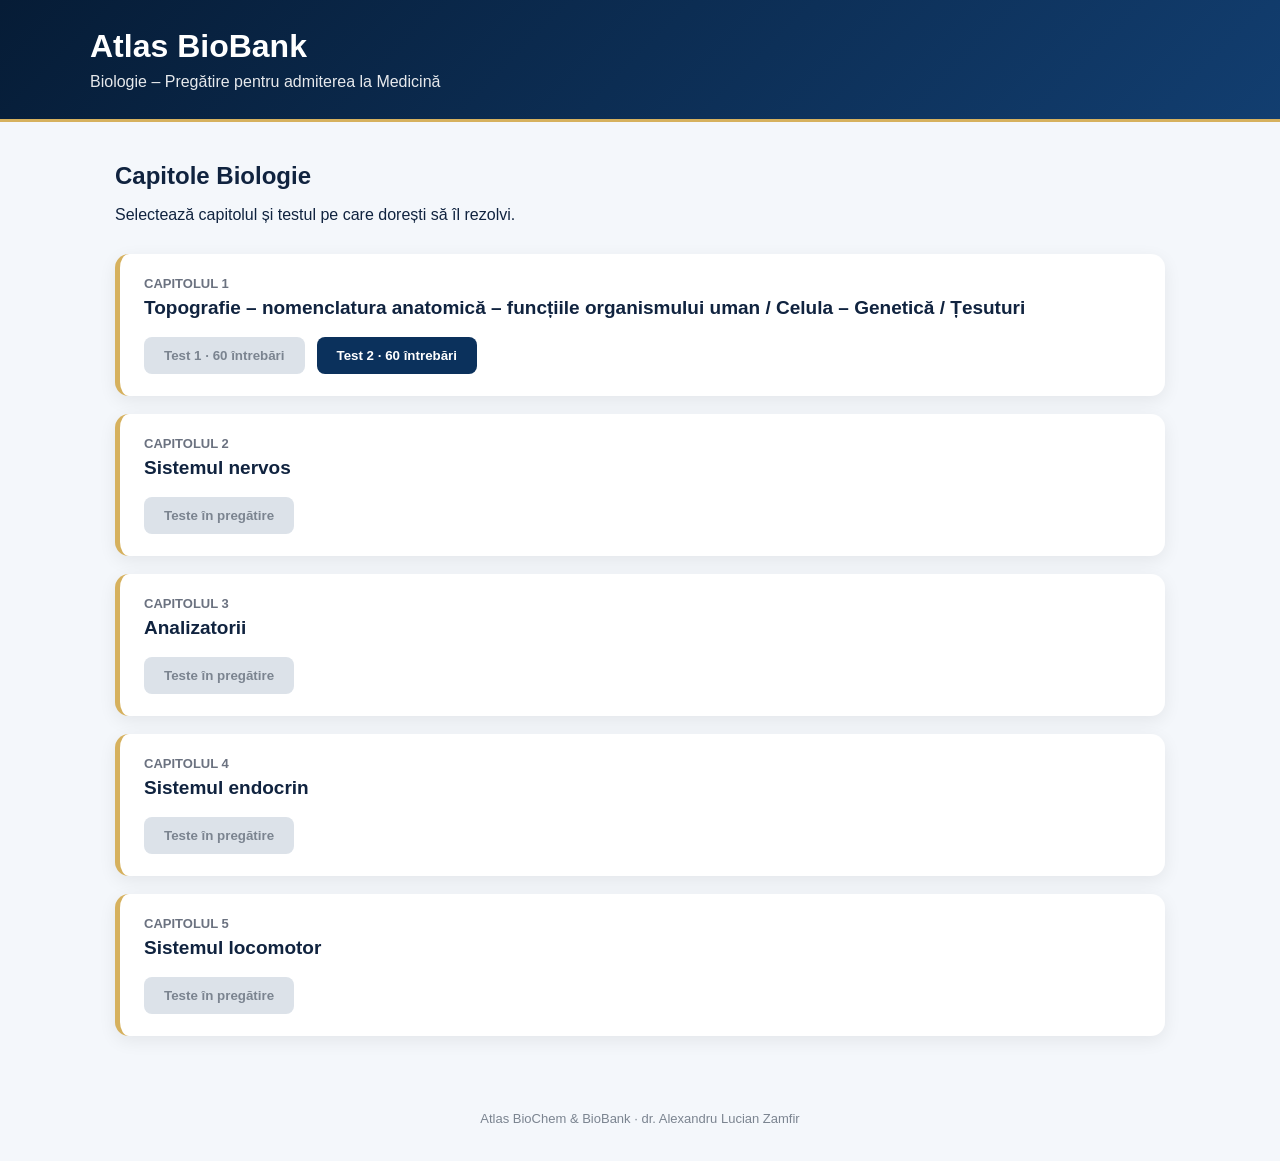
==== src/pages/biology-test.html @ 23b040b7 "Activare Test 2 Biologie" ====
<!DOCTYPE html>
<html lang="ro">
<head>
    <meta charset="UTF-8">
    <meta name="viewport" content="width=device-width, initial-scale=1.0">

    <title>Atlas BioBank – Test Biologie</title>

    <style>
        * {
            box-sizing: border-box;
        }

        body {
            margin: 0;
            font-family: Arial, Helvetica, sans-serif;
            background: #f4f7fb;
            color: #10233f;
        }

        header {
            background: linear-gradient(135deg, #061c36, #123e70);
            color: white;
            border-bottom: 3px solid #d6b15e;
            padding: 22px 30px;
        }

        .header-content {
            max-width: 1100px;
            margin: auto;
        }

        header h1 {
            margin: 0;
            font-size: 27px;
        }

        header p {
            margin: 7px 0 0;
            opacity: .9;
        }

        main {
            max-width: 1100px;
            margin: 30px auto 60px;
            padding: 0 24px;
        }

        .test-info {
            background: white;
            border-radius: 14px;
            padding: 20px 24px;
            margin-bottom: 22px;
            box-shadow: 0 5px 18px rgba(0,0,0,.07);
        }

        .test-info h2 {
            margin: 0 0 8px;
        }

        #questionCount {
            font-weight: bold;
            color: #526174;
        }

        .question {
            background: white;
            border-radius: 14px;
            padding: 22px 25px;
            margin-bottom: 18px;
            box-shadow: 0 5px 18px rgba(0,0,0,.07);
            border-left: 4px solid #d6b15e;
        }

        .question-title {
            font-weight: bold;
            font-size: 17px;
            line-height: 1.5;
            white-space: pre-line;
            margin-bottom: 16px;
        }

        .option {
            display: block;
            padding: 10px 12px;
            margin: 7px 0;
            border-radius: 8px;
            background: #f6f8fb;
            cursor: pointer;
        }

        .option:hover {
            background: #edf2f8;
        }

        .option input {
            margin-right: 10px;
        }

        .submit-area {
            text-align: center;
            margin-top: 30px;
        }

        #submitTest {
            border: none;
            border-radius: 9px;
            background: #0b315c;
            color: white;
            padding: 14px 30px;
            font-size: 16px;
            font-weight: bold;
            cursor: pointer;
        }

        #submitTest:hover {
            background: #154b83;
        }

        #message {
            margin-top: 18px;
            font-weight: bold;
        }

        .back {
            display: inline-block;
            margin-bottom: 20px;
            color: #0b315c;
            font-weight: bold;
            text-decoration: none;
        }
    </style>
</head>

<body>

<header>
    <div class="header-content">
        <h1>Atlas BioBank – Biologie</h1>
        <p>Test de verificare</p>
    </div>
</header>

<main>

    <a class="back" href="./biology.html">← Înapoi la capitole</a>

    <section class="test-info">
    <h2 id="testTitle">Test 1</h2>
    <div id="questionCount">Se încarcă întrebările...</div>

    <div style="margin-top:18px;">
        <label for="studentName"><strong>Nume și prenume:</strong></label>
        <input
            type="text"
            id="studentName"
            placeholder="Introduceți numele și prenumele"
            autocomplete="name"
            style="
                width:100%;
                margin-top:8px;
                padding:12px;
                border:1px solid #ccd5e0;
                border-radius:8px;
                font-size:16px;
                box-sizing:border-box;
            "
        >
    </div>

    <div
        id="timer"
        style="
            margin-top:15px;
            font-size:20px;
            font-weight:bold;
            color:#c62828;
        "
    >
        Timp rămas: 60:00
    </div>
</section>

    <section id="questions"></section>

    <div class="submit-area">
        <button id="submitTest">Predă testul</button>
        <div id="message"></div>
    </div>

</main>

<script type="module">

import { TEST_1_QUESTIONS }
from "../data/biology/topografie-celula-genetica-tesuturi-test1.js";

import { TEST_2_QUESTIONS }
from "../data/biology/topografie-celula-genetica-tesuturi-test2.js";
const RESULTS_ENDPOINT = "https://script.google.com/macros/s/AKfycby9v11uD8b-M-kPeOeoAEnvOTu5yajMSmmqOUBAePZMHONgMzGfRAlgV6b3EM9jet5mGg/exec";
const params = new URLSearchParams(window.location.search);
const testNumber = params.get("test") || "1";
const ENABLED_TESTS = ["2"];

if (!ENABLED_TESTS.includes(testNumber)) {
    window.location.replace("./biology.html");
}
const ACTIVE_QUESTIONS =
  testNumber === "2" ? TEST_2_QUESTIONS : TEST_1_QUESTIONS;
  document.getElementById("testTitle").textContent = `Test ${testNumber}`;
const container = document.getElementById("questions");
const count = document.getElementById("questionCount");
const submitButton = document.getElementById("submitTest");
const message = document.getElementById("message");

count.textContent =
   `${ACTIVE_QUESTIONS.length} întrebări disponibile`;

function renderQuestions() {

    container.innerHTML = "";

   ACTIVE_QUESTIONS.forEach((question, index) => {

        const card = document.createElement("article");
        card.className = "question";

        const title = document.createElement("div");
        title.className = "question-title";
        title.textContent = `${index + 1}. ${question.text}`;

        card.appendChild(title);

        Object.entries(question.options).forEach(([letter, text]) => {

            const label = document.createElement("label");
            label.className = "option";

            const input = document.createElement("input");

            input.type =
                question.type === "multiple"
                    ? "checkbox"
                    : "radio";

            input.name = `question-${index}`;
            input.value = letter;

            label.appendChild(input);
            label.appendChild(
                document.createTextNode(`${letter}. ${text}`)
            );

            card.appendChild(label);
        });

        container.appendChild(card);
    });
}

renderQuestions();
// ===== CRONOMETRU TEST: 60 MINUTE =====
const TEST_DURATION = 60 * 60; // 60 minute în secunde
let timeLeft = TEST_DURATION;

const timerElement = document.getElementById("timer");

function updateTimer() {
    const minutes = Math.floor(timeLeft / 60);
    const seconds = timeLeft % 60;

    timerElement.textContent =
        `Timp rămas: ${String(minutes).padStart(2, "0")}:${String(seconds).padStart(2, "0")}`;
}

updateTimer();

const timerInterval = setInterval(() => {
    timeLeft--;

    if (timeLeft <= 0) {
        timeLeft = 0;
        updateTimer();
        clearInterval(timerInterval);

        alert("Timpul de 60 de minute a expirat. Testul va fi predat automat.");

        submitButton.click();
        return;
    }

    updateTimer();
}, 1000);
submitButton.addEventListener("click", () => {
    const confirmSubmit = confirm(
        "Ești sigur că dorești să predai testul? După predare nu vei mai putea modifica răspunsurile."
    );

    if (!confirmSubmit) {
        return;
    }
const studentName = document.getElementById("studentName").value.trim();

if (!studentName) {
    alert("Te rog introdu numele și prenumele înainte de predarea testului.");
    document.getElementById("studentName").focus();
    return;
}
    let corecte = 0;
    let gresite = 0;
    let necompletate = 0;

    const intrebariCorecte = [];
    const intrebariGresite = [];
    const intrebariNecompletate = [];

    ACTIVE_QUESTIONS.forEach((question, index) => {
        const allInputs = Array.from(
            document.querySelectorAll(`input[name="question-${index}"]`)
        );

        const selectedInputs = allInputs.filter(input => input.checked);

        // Marchează toate variantele corecte cu verde
        allInputs.forEach((input) => {
            const label = input.closest("label");

            if (question.correctAnswers.includes(input.value)) {
                label.style.backgroundColor = "#dff5e1";
                label.style.border = "2px solid #2e8b57";
            }
        });

        // Necompletată
        if (selectedInputs.length === 0) {
            necompletate++;
            intrebariNecompletate.push(index + 1);
            return;
        }

        const selectedAnswers = selectedInputs
            .map(input => input.value)
            .sort();

        const correctAnswers = [...question.correctAnswers].sort();

        const esteCorect =
            selectedAnswers.length === correctAnswers.length &&
            selectedAnswers.every(
                (answer, i) => answer === correctAnswers[i]
            );

        if (esteCorect) {
            corecte++;
            intrebariCorecte.push(index + 1);
        } else {
            gresite++;
            intrebariGresite.push(index + 1);

            // Variantele bifate greșit devin roșii
            selectedInputs.forEach((input) => {
                if (!question.correctAnswers.includes(input.value)) {
                    const label = input.closest("label");
                    label.style.backgroundColor = "#fde2e2";
                    label.style.border = "2px solid #c62828";
                }
            });
        }
    });

    const total = ACTIVE_QUESTIONS.length;
    const procent = Math.round((corecte / total) * 100);

    submitButton.disabled = true;

    document
        .querySelectorAll("#questions input")
        .forEach((input) => {
            input.disabled = true;
        });

    const listaCorecte =
        intrebariCorecte.length > 0
            ? intrebariCorecte.join(", ")
            : "-";

    const listaGresite =
        intrebariGresite.length > 0
            ? intrebariGresite.join(", ")
            : "-";

    const listaNecompletate =
        intrebariNecompletate.length > 0
            ? intrebariNecompletate.join(", ")
            : "-";
const timpUtilizat = TEST_DURATION - timeLeft;

fetch(RESULTS_ENDPOINT, {
    method: "POST",
    body: JSON.stringify({
        nume: studentName,
        materie: "Biologie",
        capitol: "Topografie – Celula – Genetica – Tesuturi",
        test: testNumber,
        scor: corecte,
        total: total,
        procent: procent,
        corecte: corecte,
        gresite: gresite,
        necompletate: necompletate,
        intrebariGresite: listaGresite,
        timpUtilizat: timpUtilizat
    })
}).catch(error => {
    console.error("Eroare la trimiterea rezultatului:", error);
});
    message.innerHTML = `
        <div style="
            margin-top:20px;
            padding:20px;
            background:white;
            border-radius:14px;
            border-left:5px solid #d6b15e;
            line-height:1.8;
        ">
            <h3 style="margin-top:0;">
                Rezultat Test ${testNumber}
            </h3>

            <p>
                Scor:
                <strong>${corecte} / ${total}</strong>
                (${procent}%)
            </p>

            <p>
                Răspunsuri corecte:
                <strong>${corecte}</strong><br>
                Întrebări:
                <strong>${listaCorecte}</strong>
            </p>

            <p>
                Răspunsuri greșite:
                <strong>${gresite}</strong><br>
                Întrebări:
                <strong>${listaGresite}</strong>
            </p>

            <p>
                Întrebări necompletate:
                <strong>${necompletate}</strong><br>
                Întrebări:
                <strong>${listaNecompletate}</strong>
            </p>

            <hr>

            <p style="margin-bottom:0;">
                <strong style="color:#2e8b57;">Verde</strong>
                = răspuns corect<br>

                <strong style="color:#c62828;">Roșu</strong>
                = răspuns ales greșit
            </p>
        </div>
    `;

    message.scrollIntoView({
        behavior: "smooth",
        block: "center"
    });
});
    message.innerHTML = `
        <div style="
            margin-top:20px;
            padding:20px;
            background:white;
            border-radius:14px;
            border-left:5px solid #d6b15e;
            line-height:1.8;
        ">
            <h3 style="margin-top:0;">
                Rezultat Test ${testNumber}
            </h3>

            <p>
                Scor:
                <strong>${corecte} / ${total}</strong>
                (${procent}%)
            </p>

            <p>
                Răspunsuri corecte:
                <strong>${corecte}</strong><br>
                Întrebări:
                <strong>${listaCorecte}</strong>
            </p>

            <p>
                Răspunsuri greșite:
                <strong>${gresite}</strong><br>
                Întrebări:
                <strong>${listaGresite}</strong>
            </p>

            <p>
                Întrebări necompletate:
                <strong>${necompletate}</strong><br>
                Întrebări:
                <strong>${listaNecompletate}</strong>
            </p>

            <hr>

            <p style="margin-bottom:0;">
                <strong style="color:#2e8b57;">Verde</strong>
                = răspuns corect<br>

                <strong style="color:#c62828;">Roșu</strong>
                = răspuns ales greșit
            </p>
        </div>
    `;

    message.scrollIntoView({
        behavior: "smooth",
        block: "center"
    });


</script>

</body>
</html>
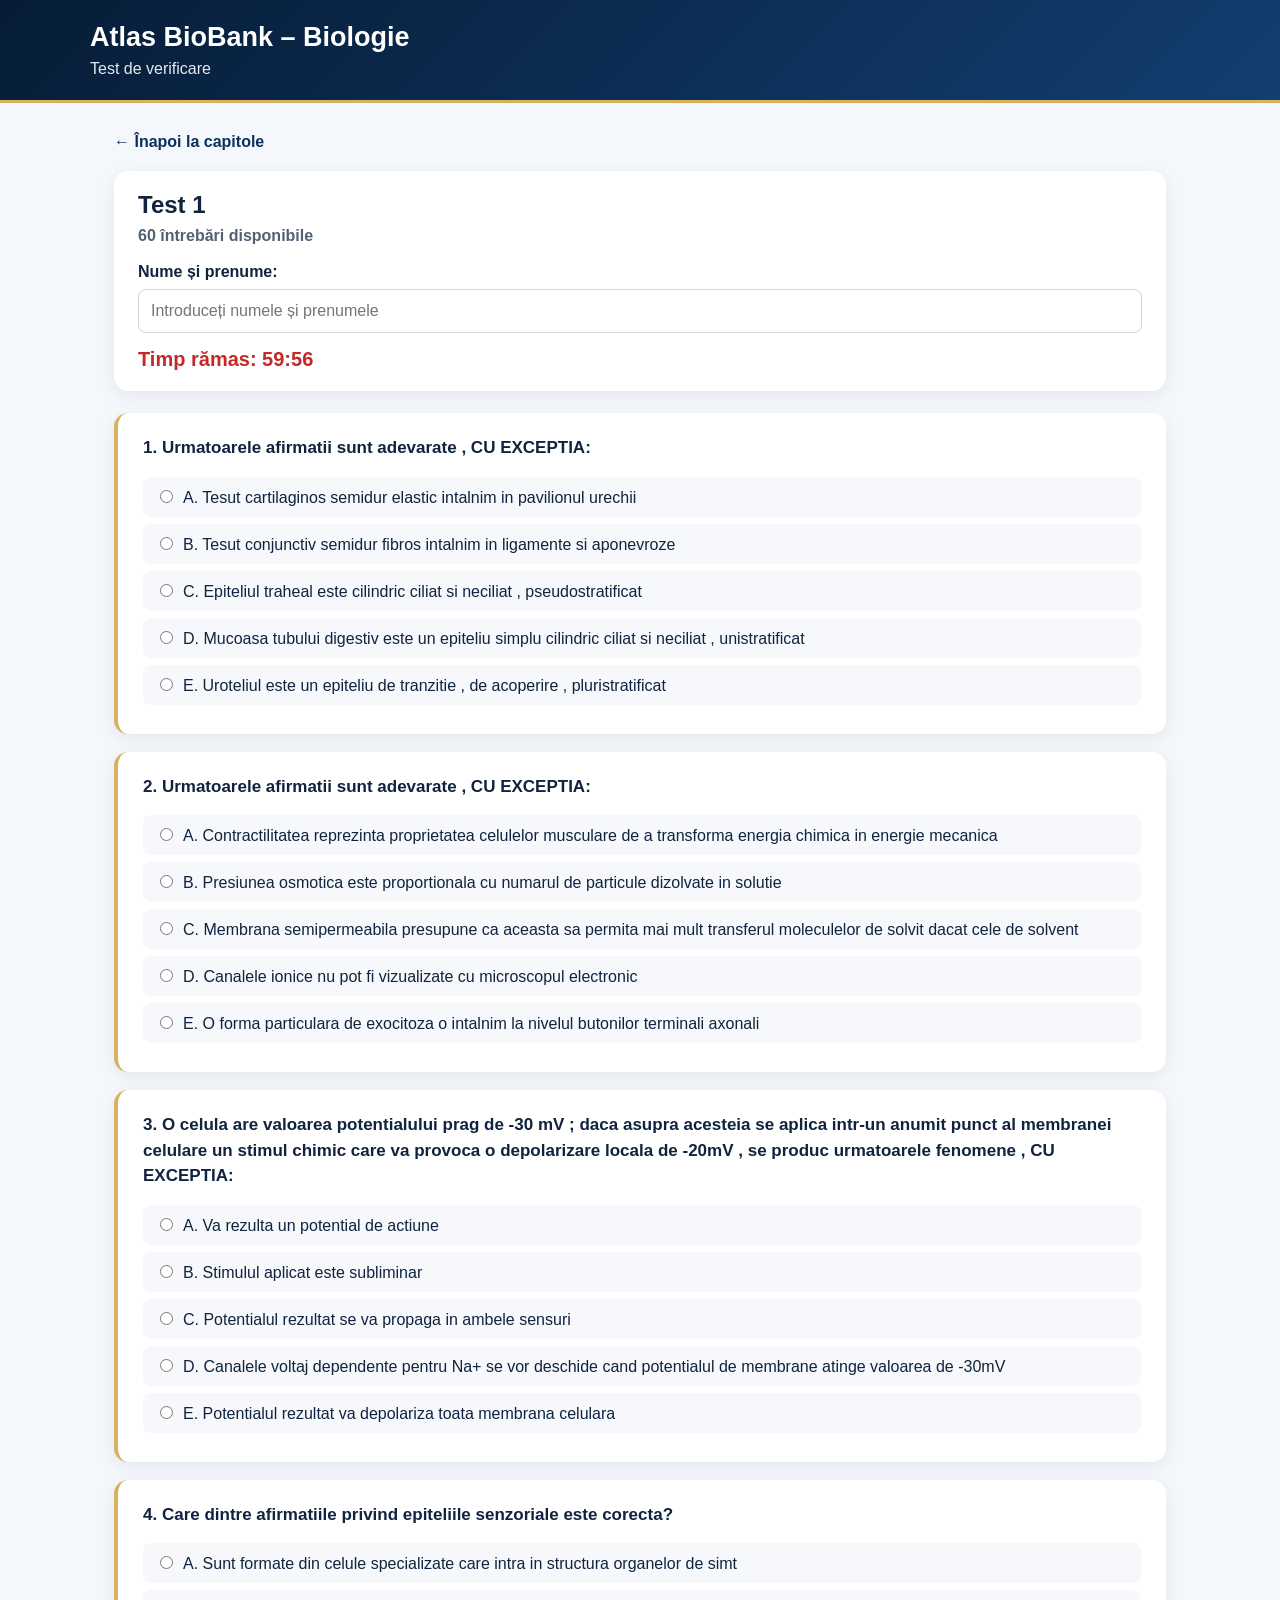
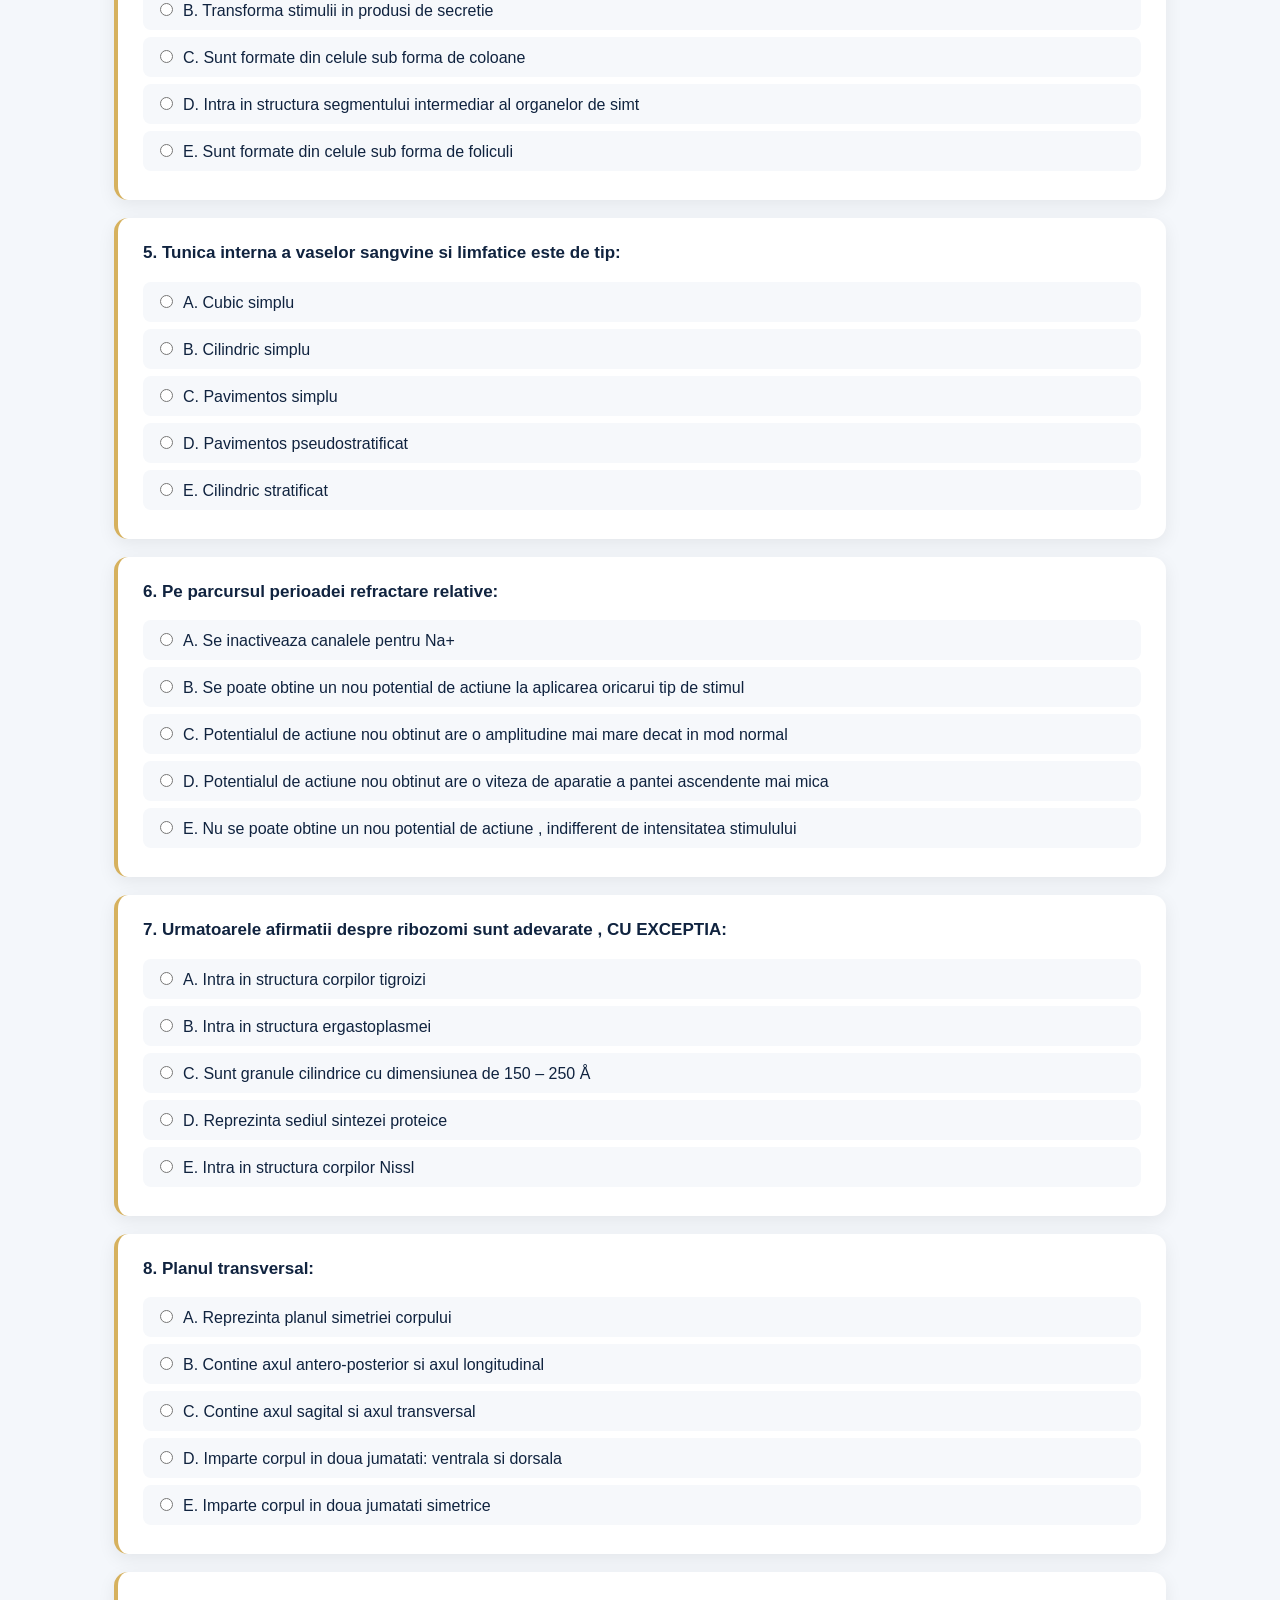
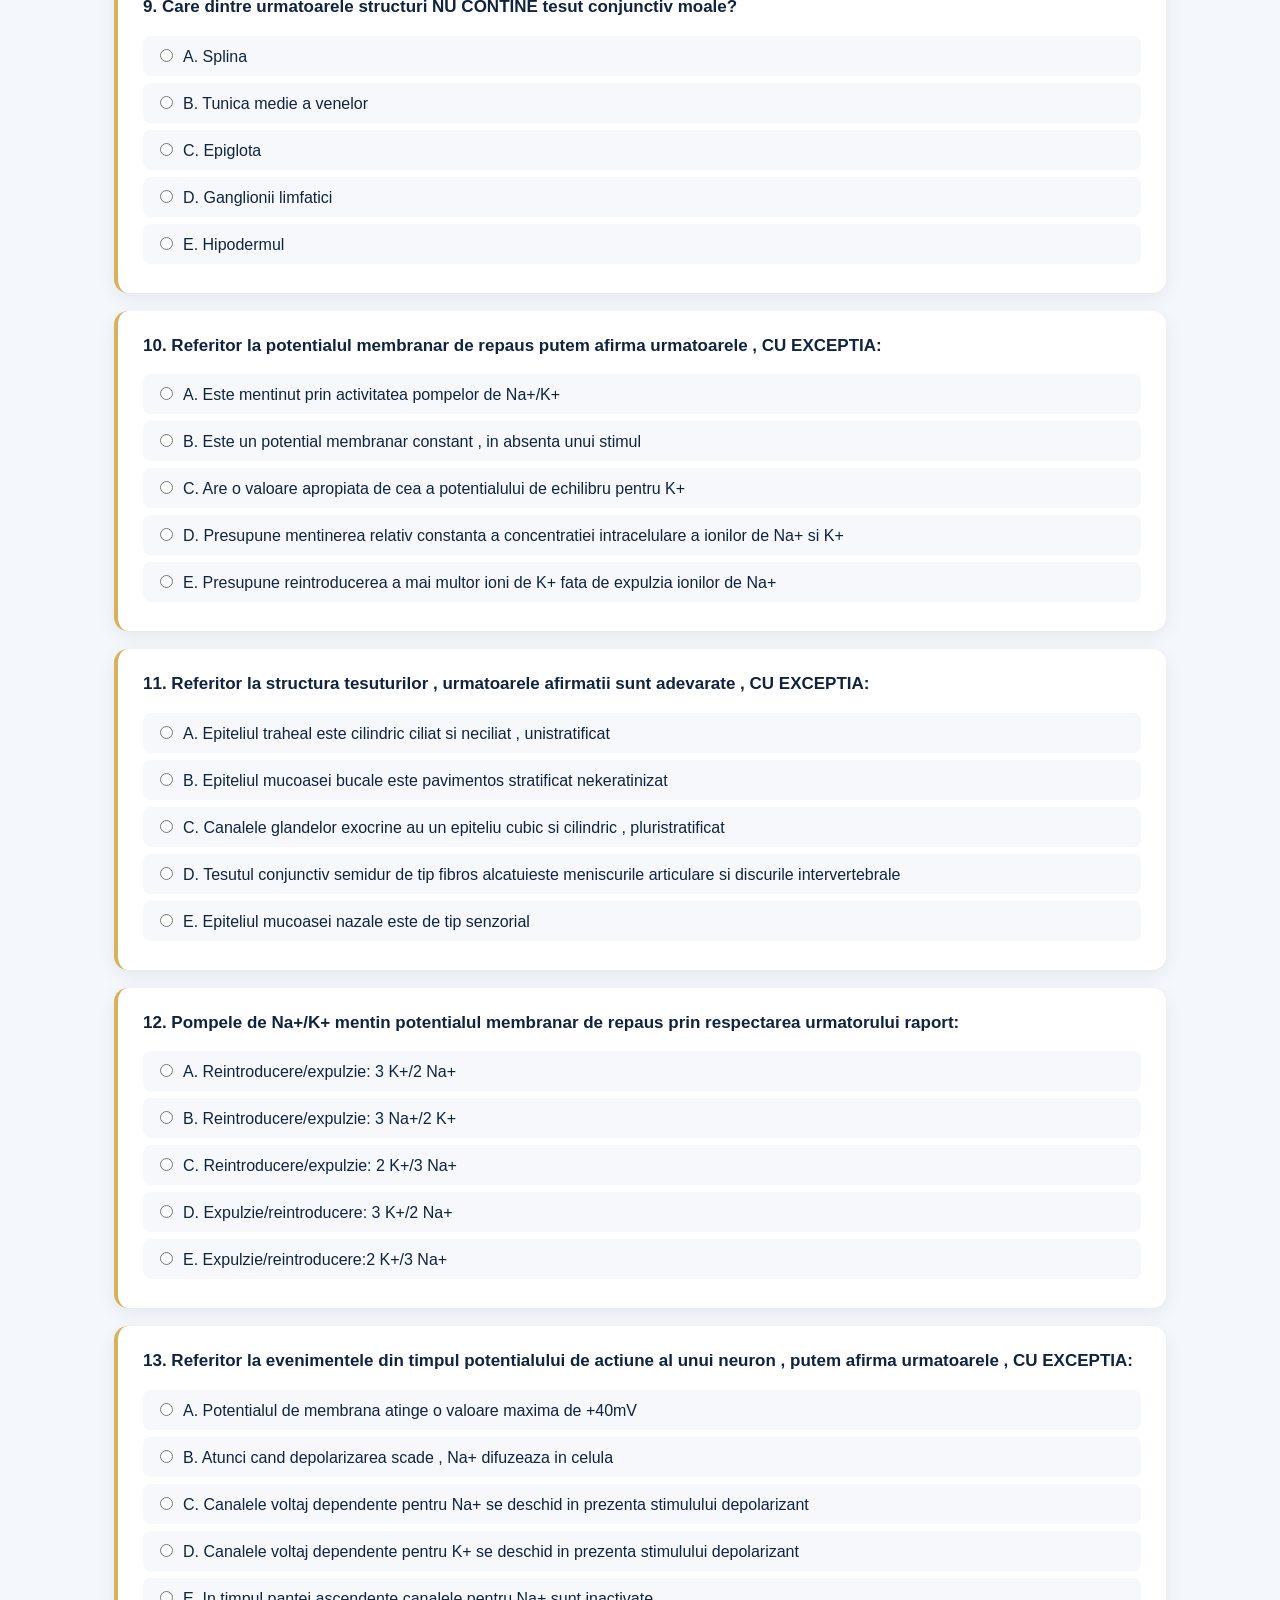
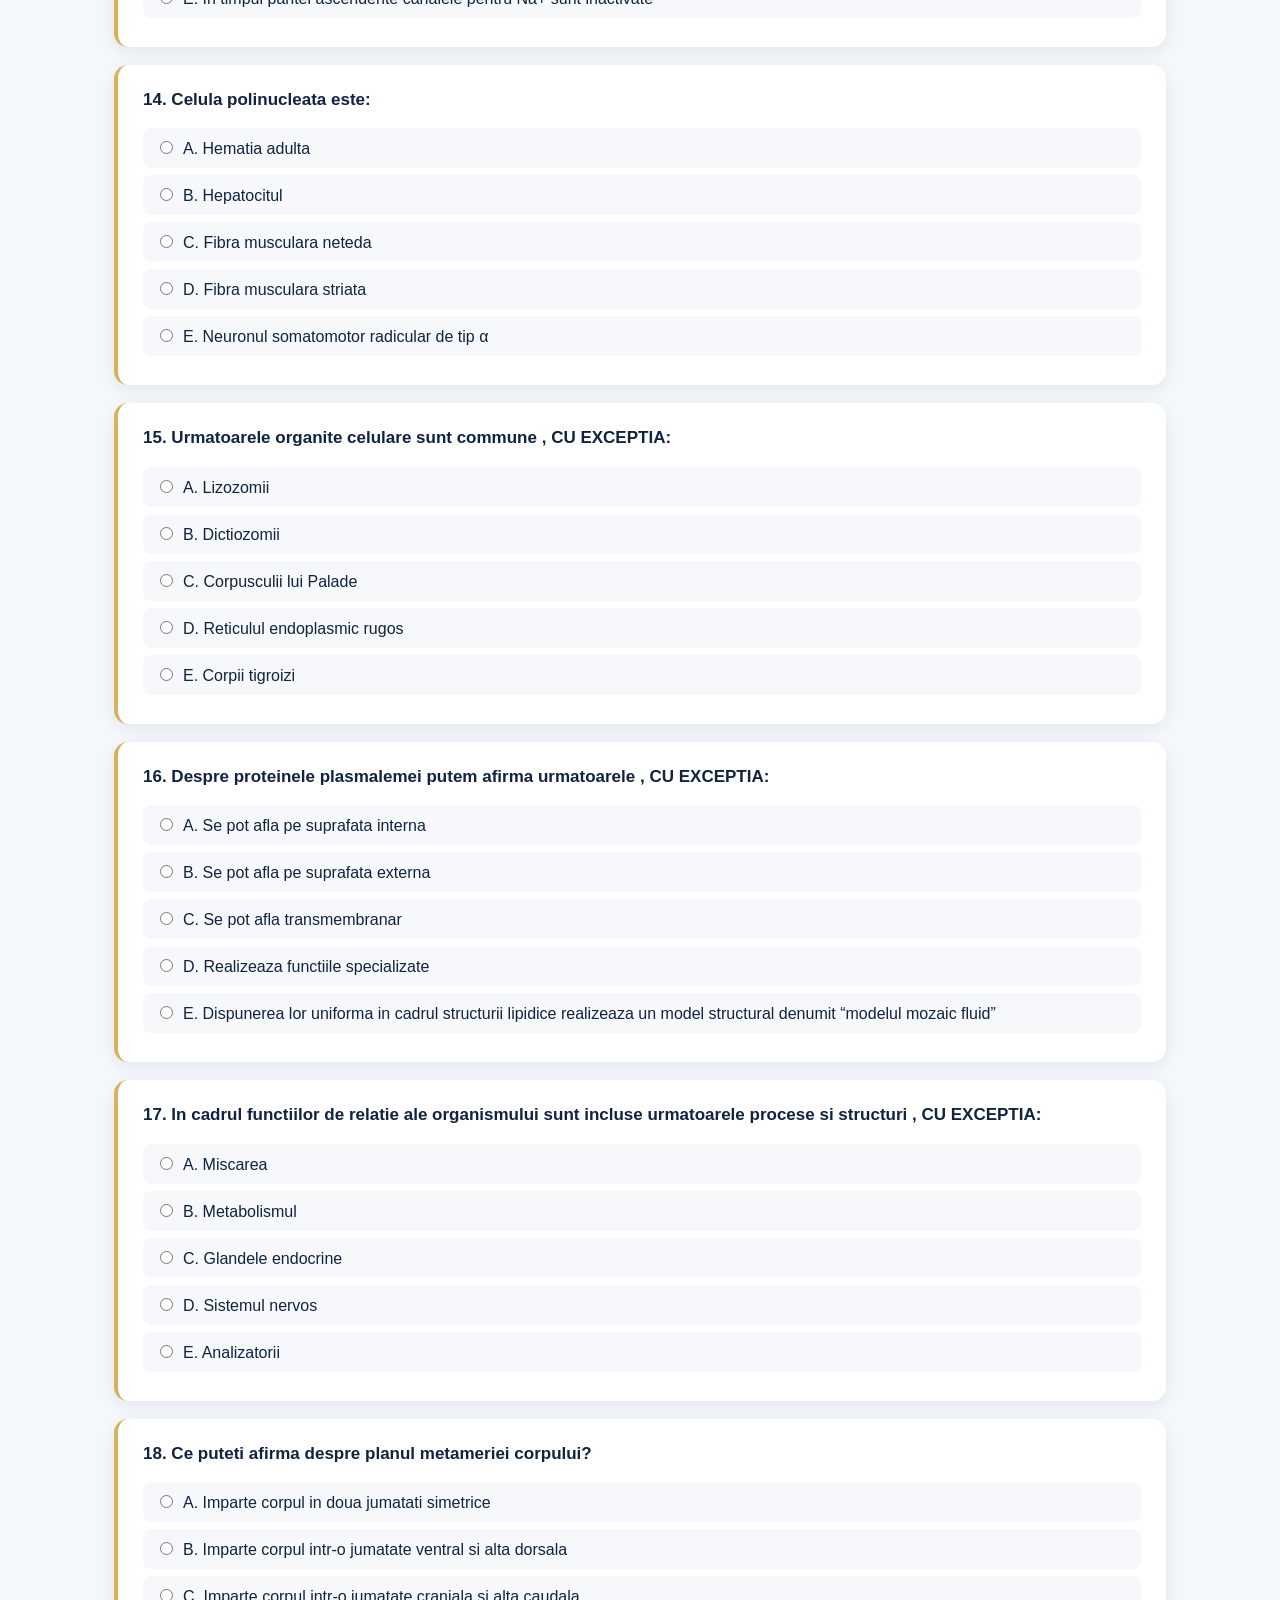
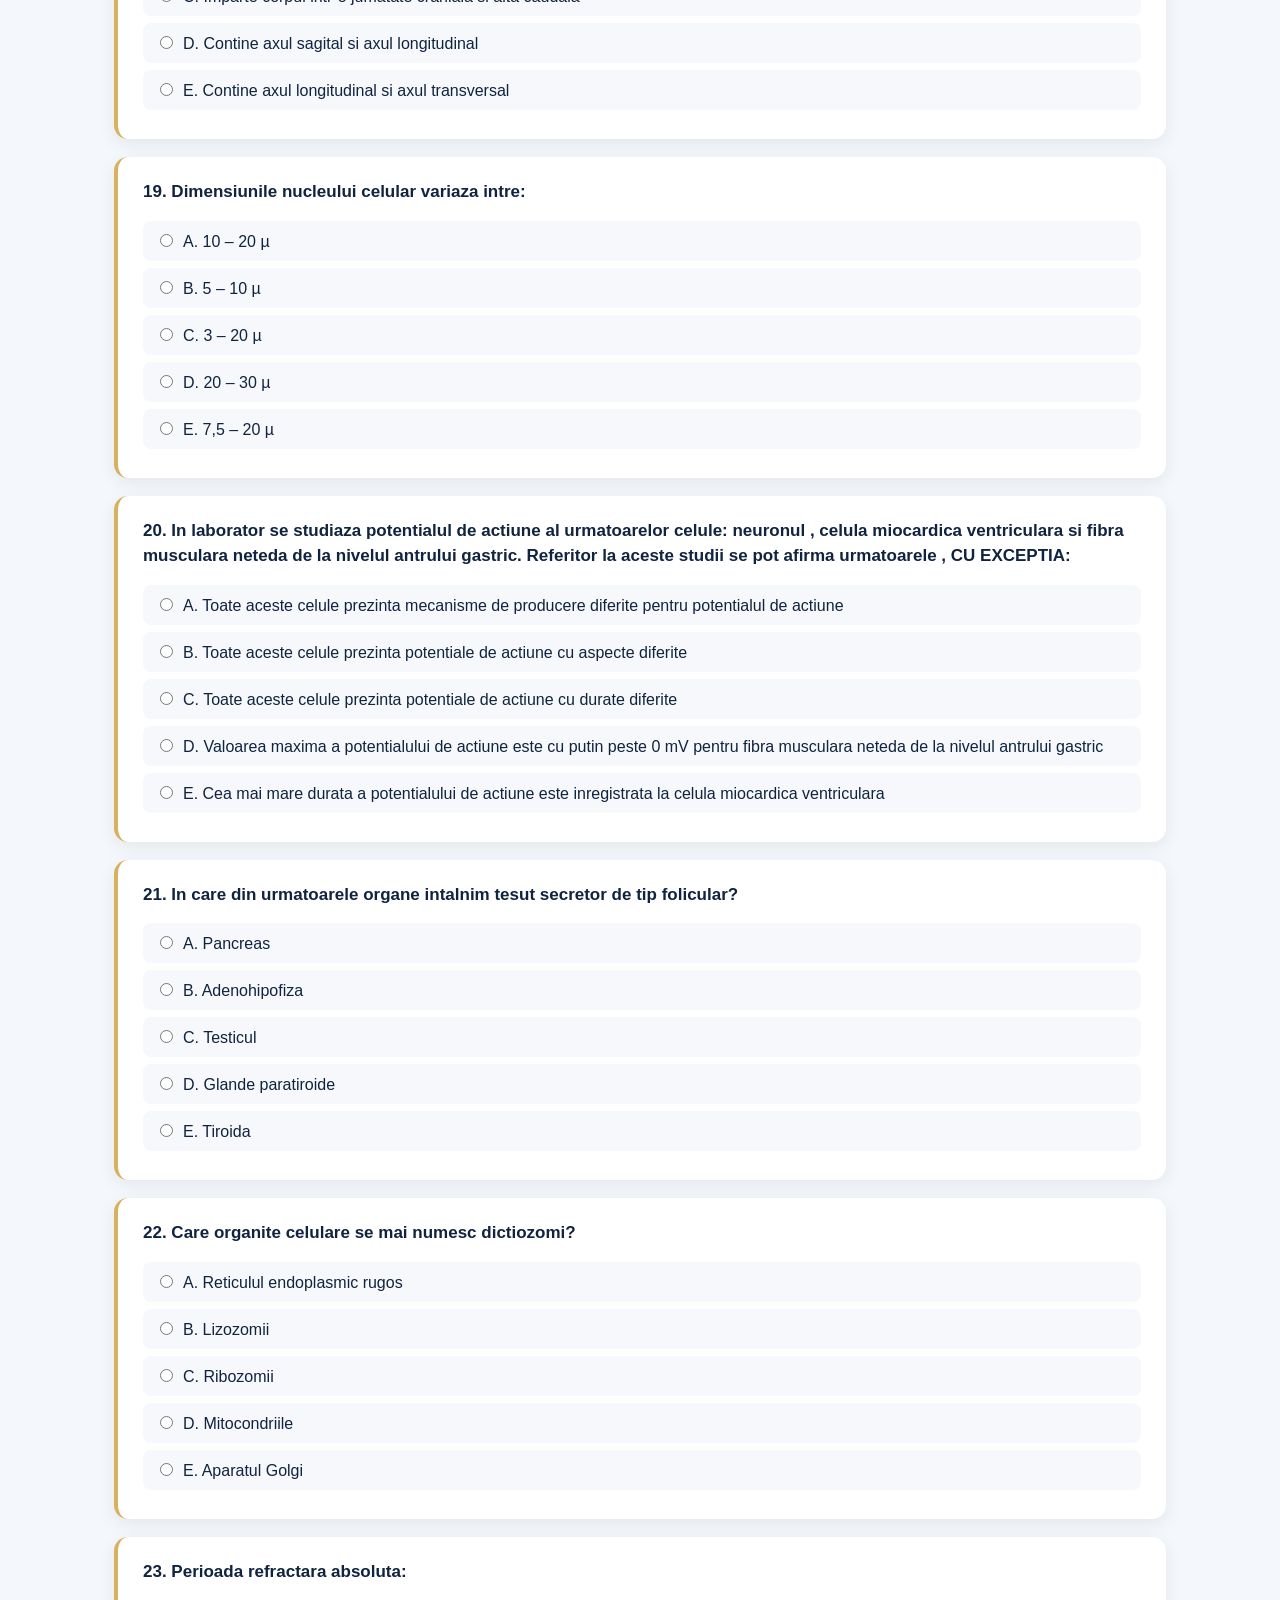
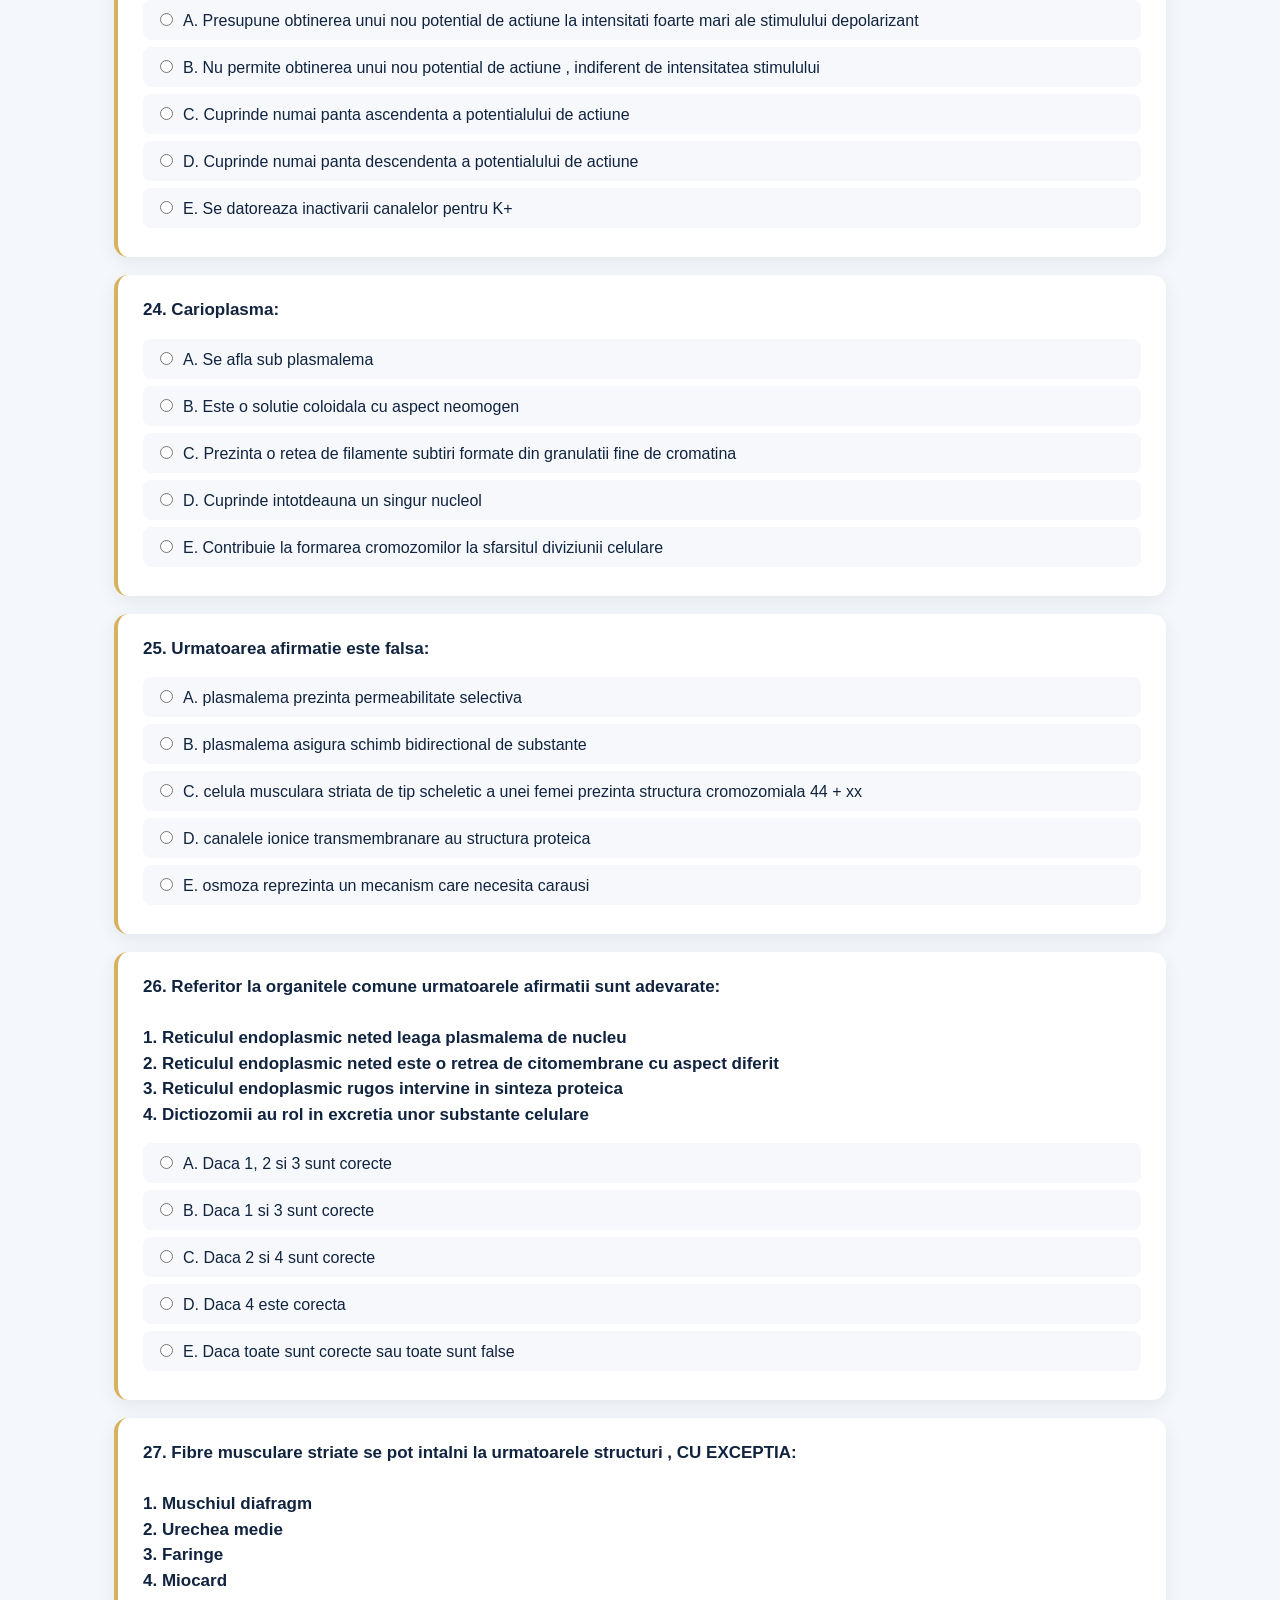
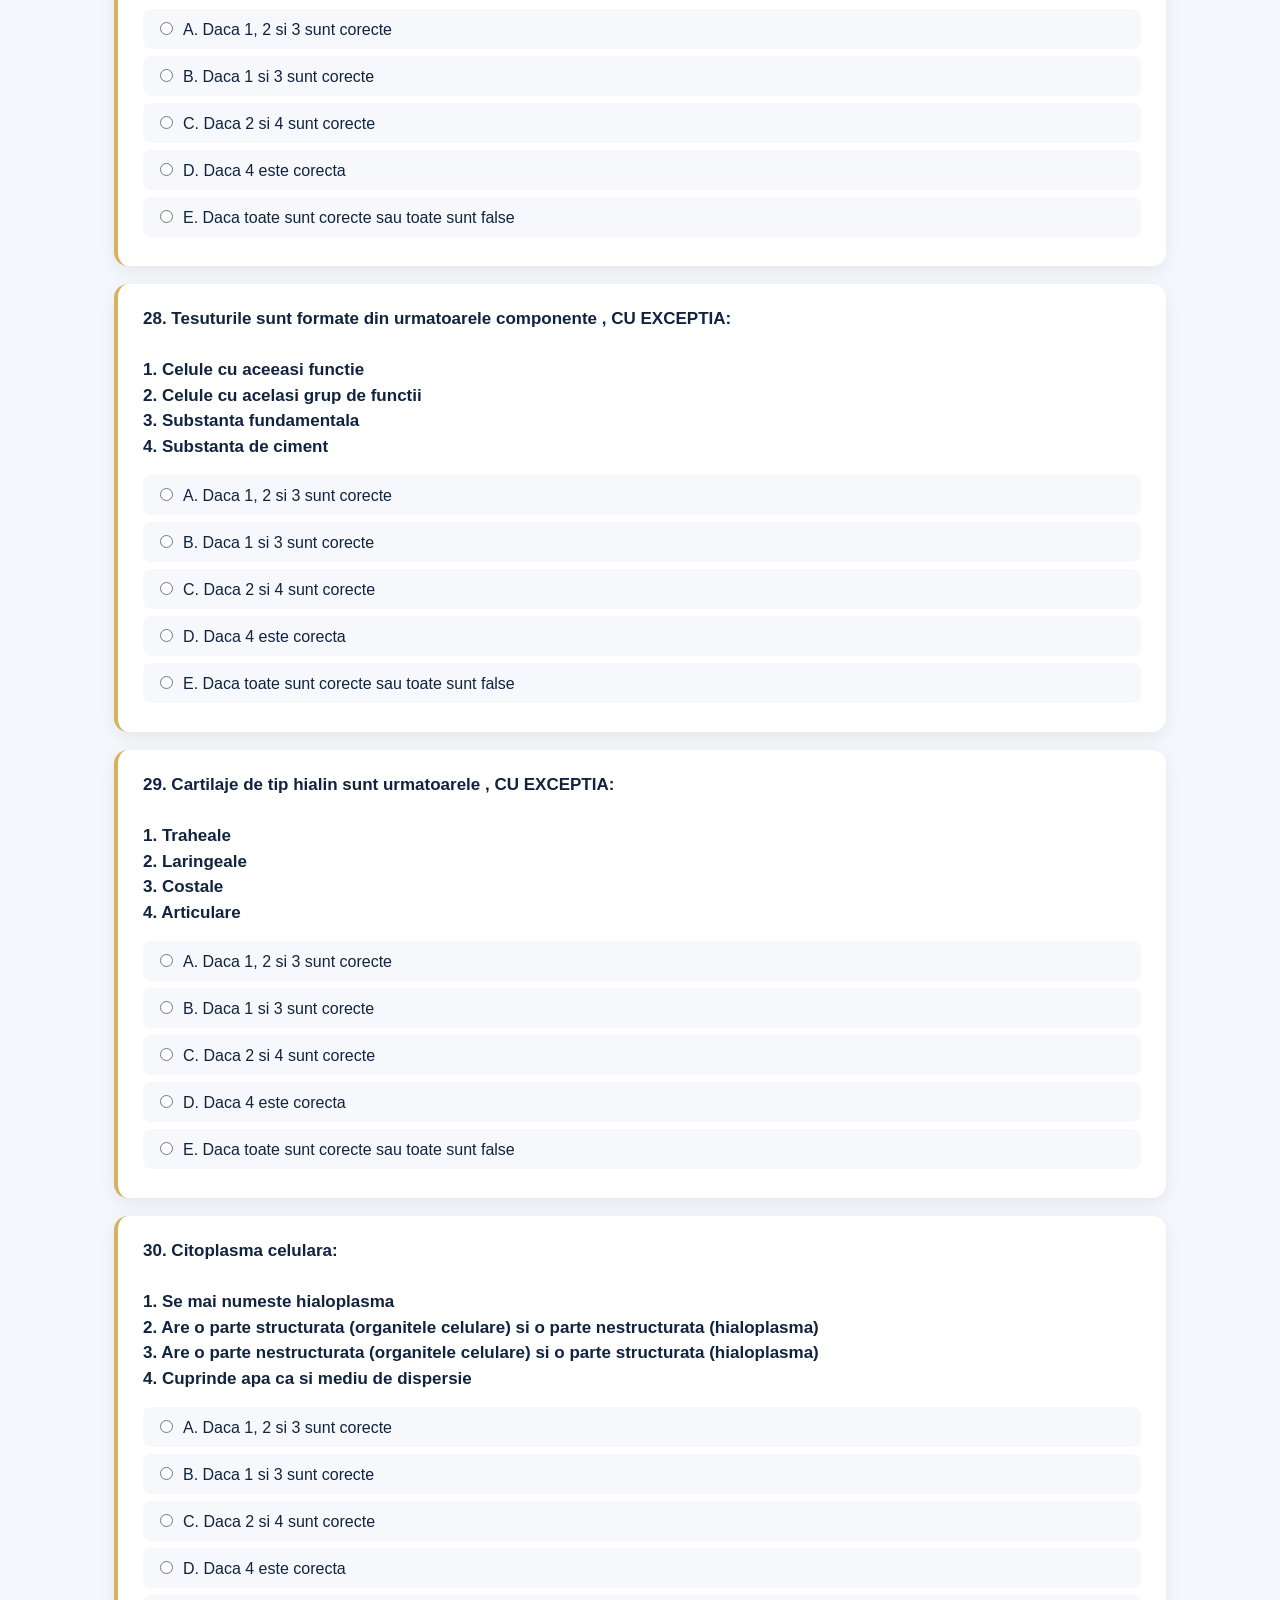
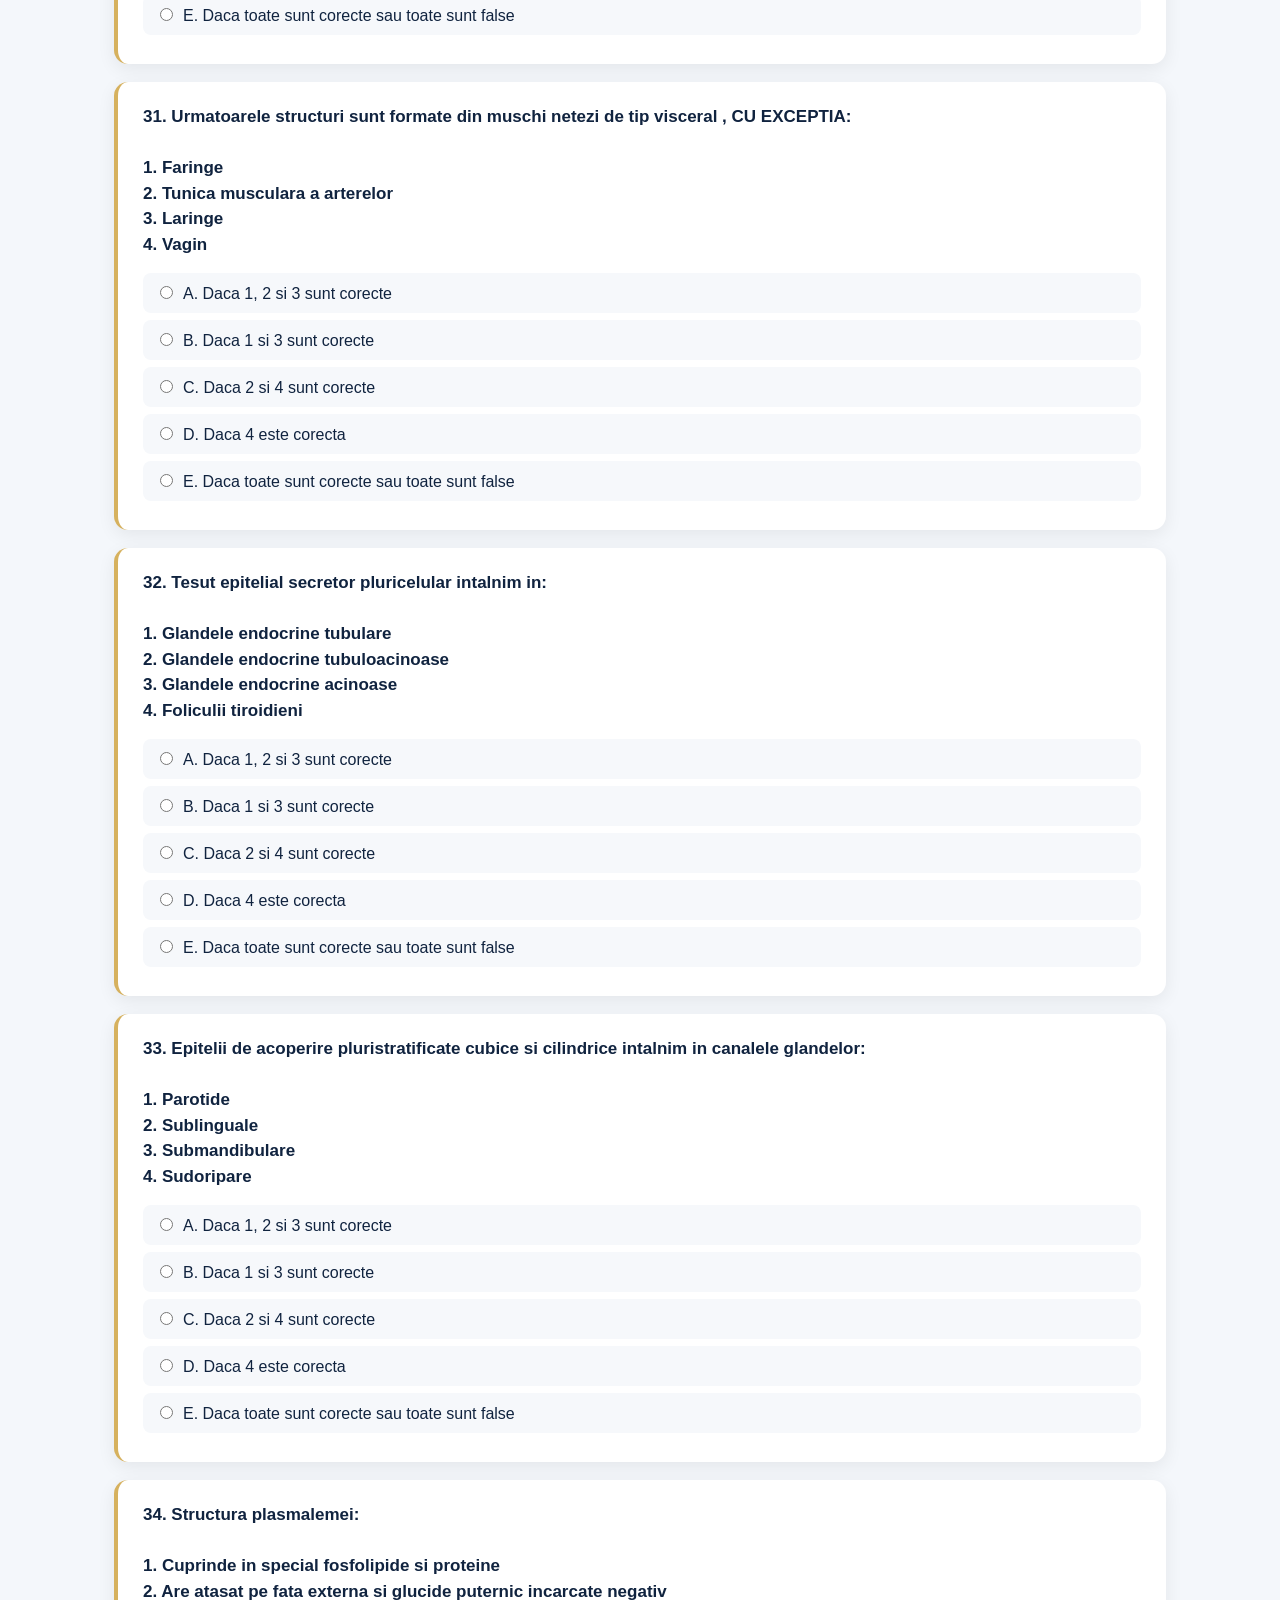
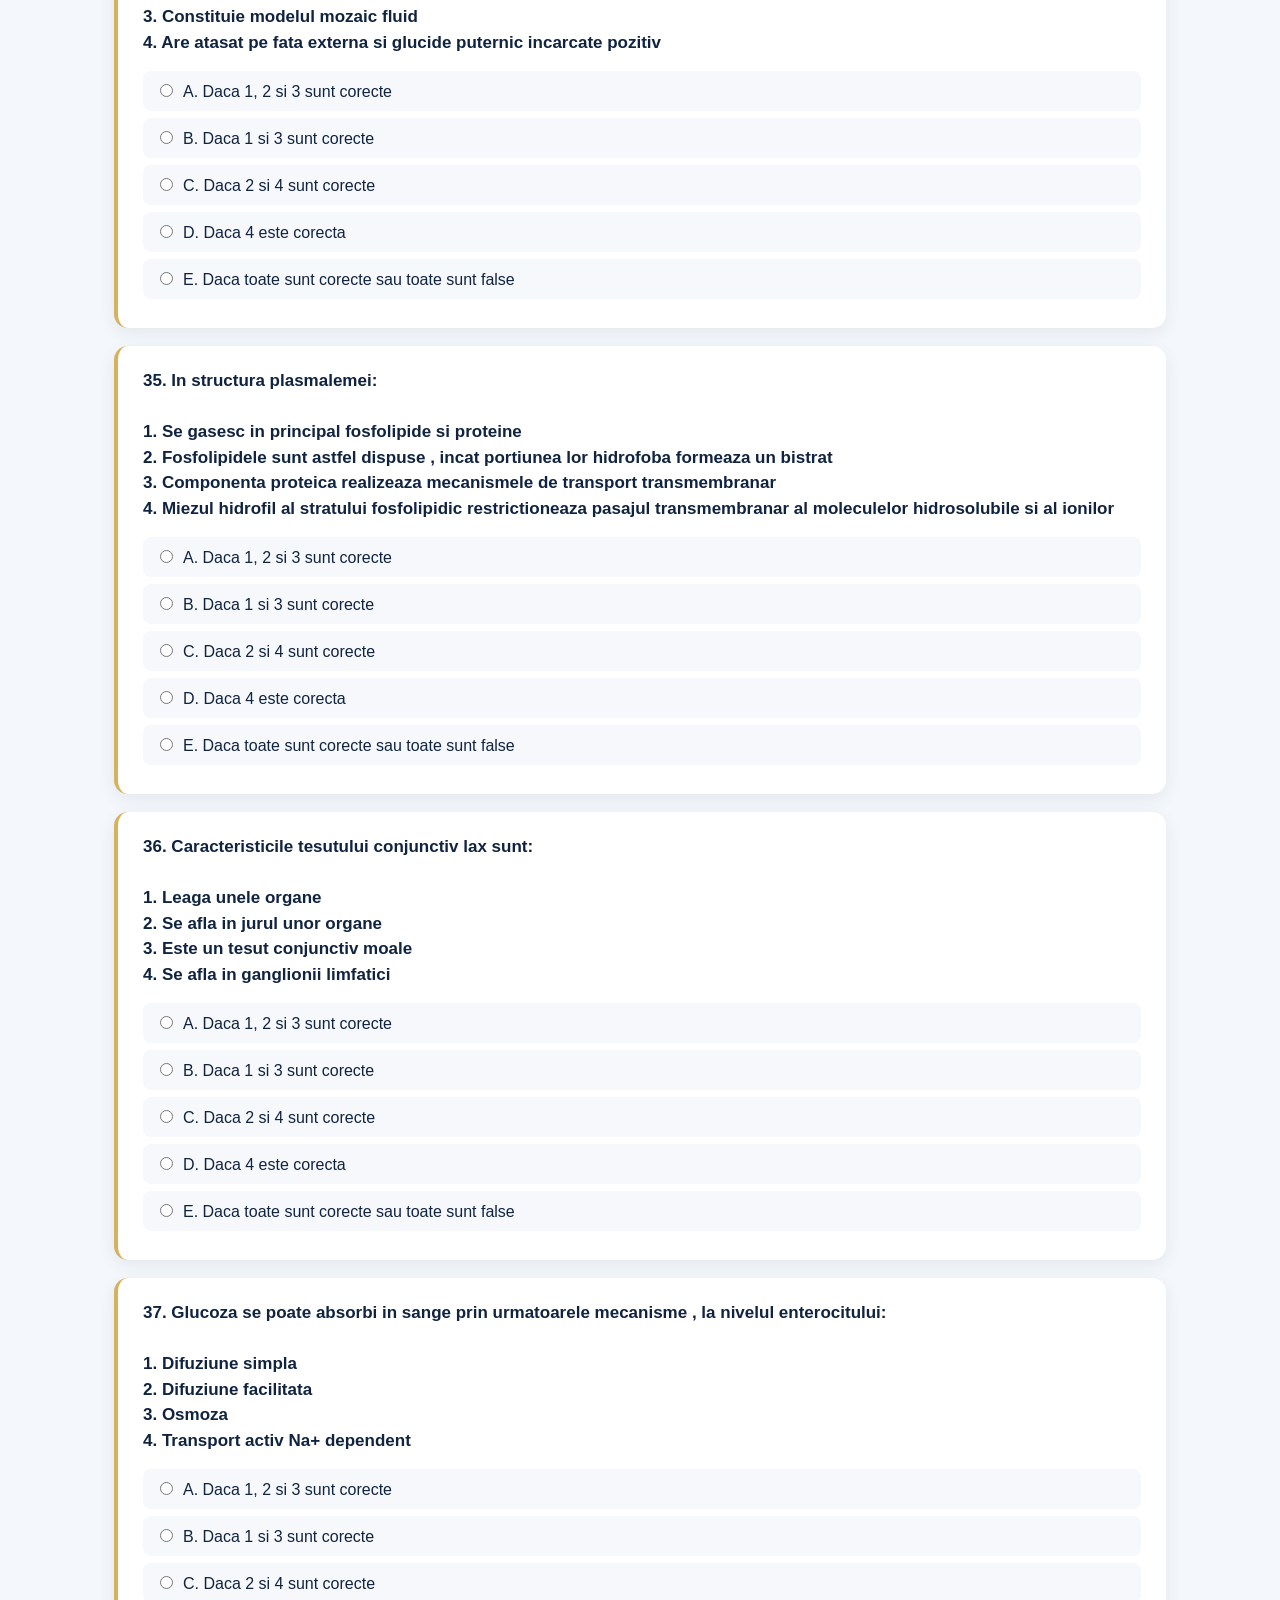
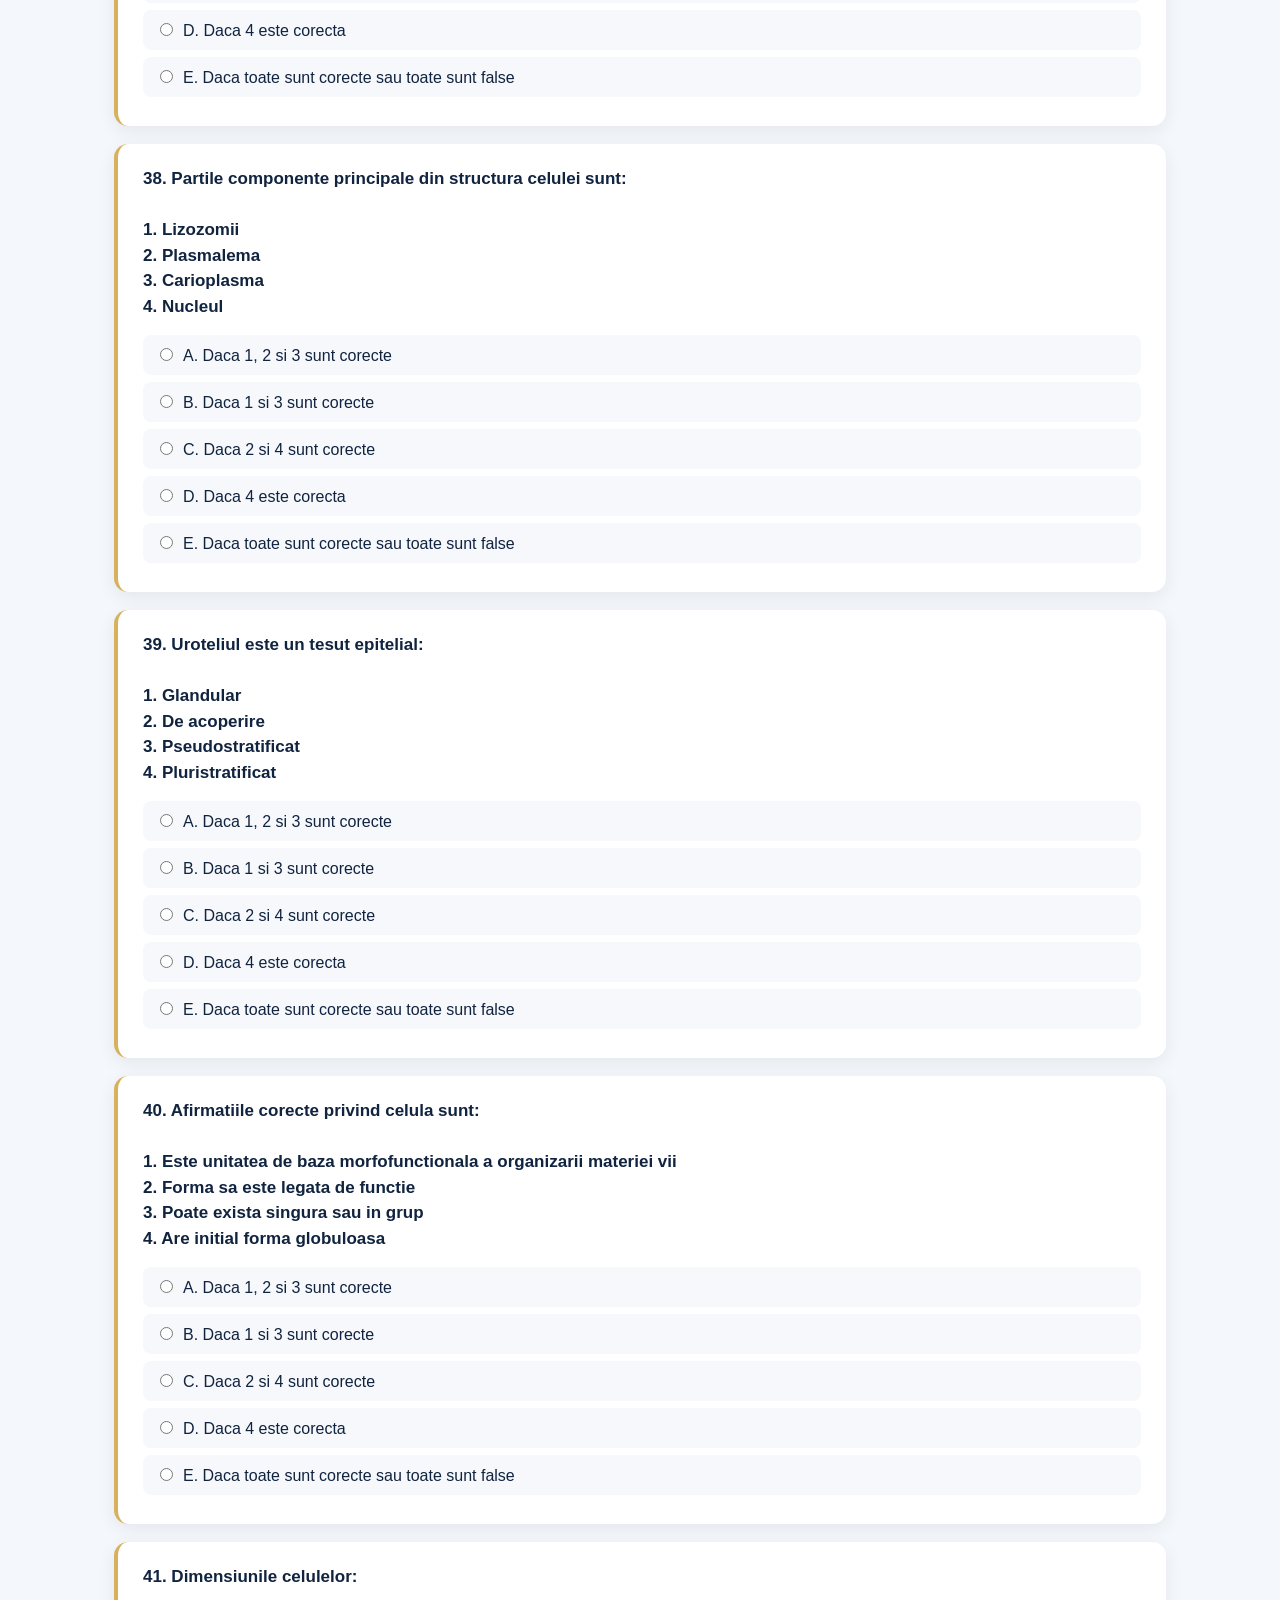
==== commit 4f4c0a41: "Adauga Test 3 - Sistem nervos cu 60 intrebari si figuri" ====
--- a/src/pages/biology-test.html
+++ b/src/pages/biology-test.html
@@ -197,16 +197,23 @@
 
 import { TEST_2_QUESTIONS }
 from "../data/biology/topografie-celula-genetica-tesuturi-test2.js";
+import { TEST_3_QUESTIONS }
+from "../data/biology/sistemul-nervos-test1.js";
 const RESULTS_ENDPOINT = "https://script.google.com/macros/s/AKfycby9v11uD8b-M-kPeOeoAEnvOTu5yajMSmmqOUBAePZMHONgMzGfRAlgV6b3EM9jet5mGg/exec";
 const params = new URLSearchParams(window.location.search);
+const ENABLED_TESTS = ["1", "2", "3"];
 const testNumber = params.get("test") || "1";
-const ENABLED_TESTS = ["2"];
 
 if (!ENABLED_TESTS.includes(testNumber)) {
-    window.location.replace("./biology.html");
+     window.location.replace("./biology.html");
 }
 const ACTIVE_QUESTIONS =
-  testNumber === "2" ? TEST_2_QUESTIONS : TEST_1_QUESTIONS;
+    testNumber === "3"
+        ? TEST_3_QUESTIONS
+        : testNumber === "2"
+            ? TEST_2_QUESTIONS
+            : TEST_1_QUESTIONS;
+
   document.getElementById("testTitle").textContent = `Test ${testNumber}`;
 const container = document.getElementById("questions");
 const count = document.getElementById("questionCount");
@@ -230,6 +237,13 @@
         title.textContent = `${index + 1}. ${question.text}`;
 
         card.appendChild(title);
+        if (question.image) {
+  const img = document.createElement("img");
+  img.src = question.image;
+  img.alt = `Figura pentru întrebarea ${index + 1}`;
+  img.className = "question-image";
+  card.appendChild(img);
+}
 
         Object.entries(question.options).forEach(([letter, text]) => {
 
@@ -471,62 +485,7 @@
         block: "center"
     });
 });
-    message.innerHTML = `
-        <div style="
-            margin-top:20px;
-            padding:20px;
-            background:white;
-            border-radius:14px;
-            border-left:5px solid #d6b15e;
-            line-height:1.8;
-        ">
-            <h3 style="margin-top:0;">
-                Rezultat Test ${testNumber}
-            </h3>
-
-            <p>
-                Scor:
-                <strong>${corecte} / ${total}</strong>
-                (${procent}%)
-            </p>
-
-            <p>
-                Răspunsuri corecte:
-                <strong>${corecte}</strong><br>
-                Întrebări:
-                <strong>${listaCorecte}</strong>
-            </p>
-
-            <p>
-                Răspunsuri greșite:
-                <strong>${gresite}</strong><br>
-                Întrebări:
-                <strong>${listaGresite}</strong>
-            </p>
-
-            <p>
-                Întrebări necompletate:
-                <strong>${necompletate}</strong><br>
-                Întrebări:
-                <strong>${listaNecompletate}</strong>
-            </p>
-
-            <hr>
-
-            <p style="margin-bottom:0;">
-                <strong style="color:#2e8b57;">Verde</strong>
-                = răspuns corect<br>
-
-                <strong style="color:#c62828;">Roșu</strong>
-                = răspuns ales greșit
-            </p>
-        </div>
-    `;
-
-    message.scrollIntoView({
-        behavior: "smooth",
-        block: "center"
-    });
+    
 
 
 </script>
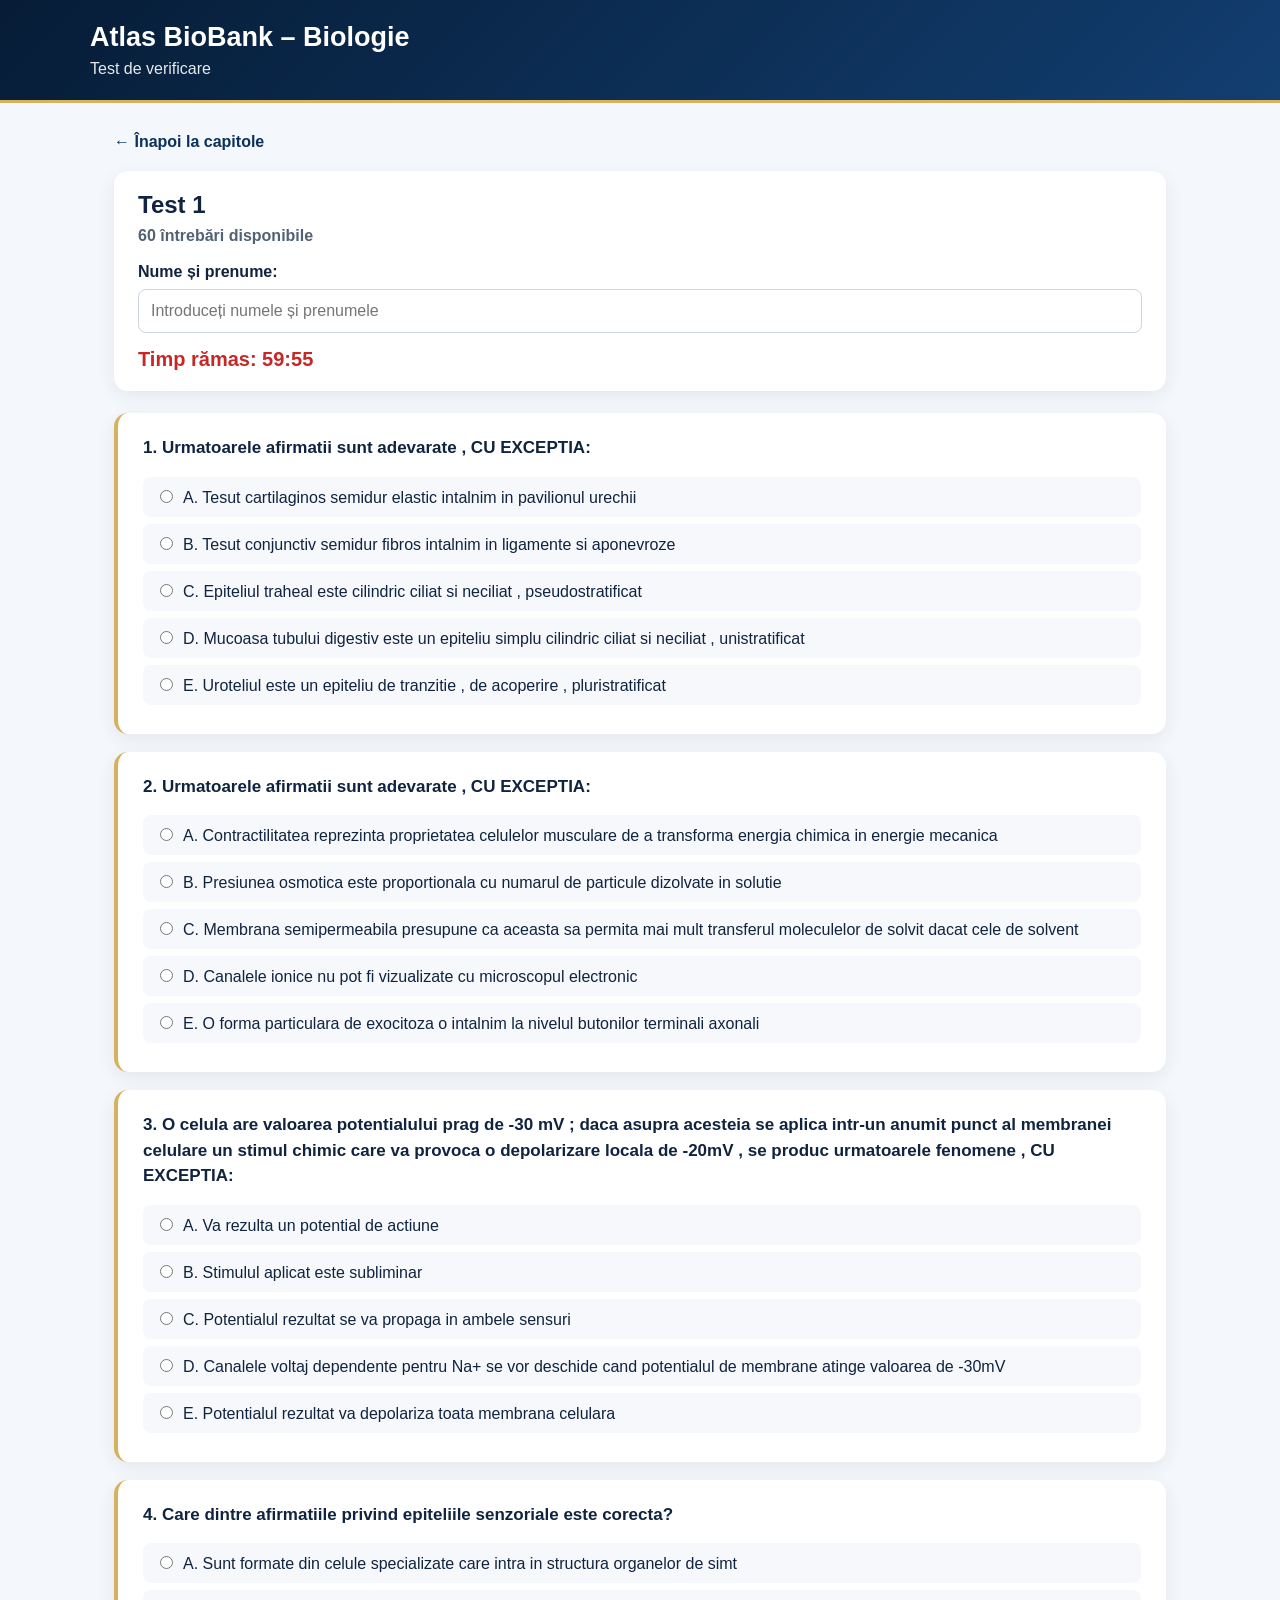
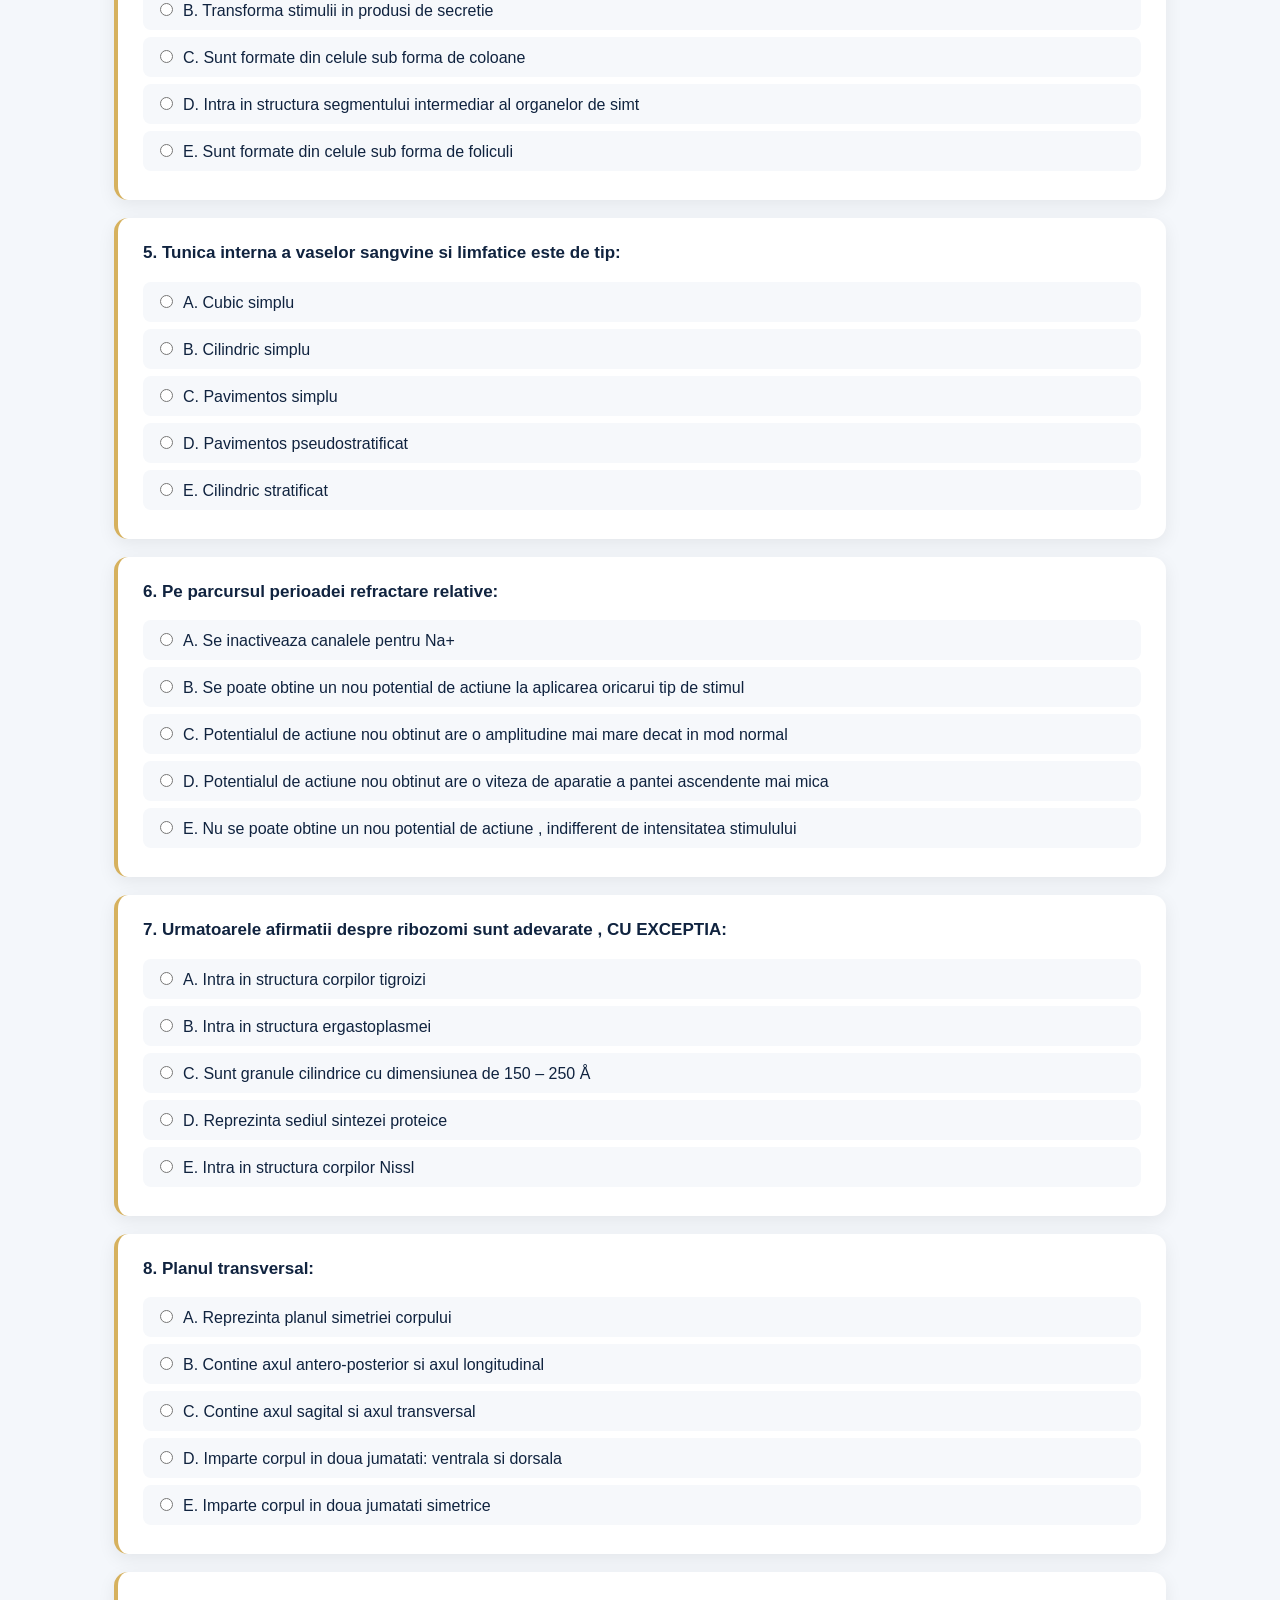
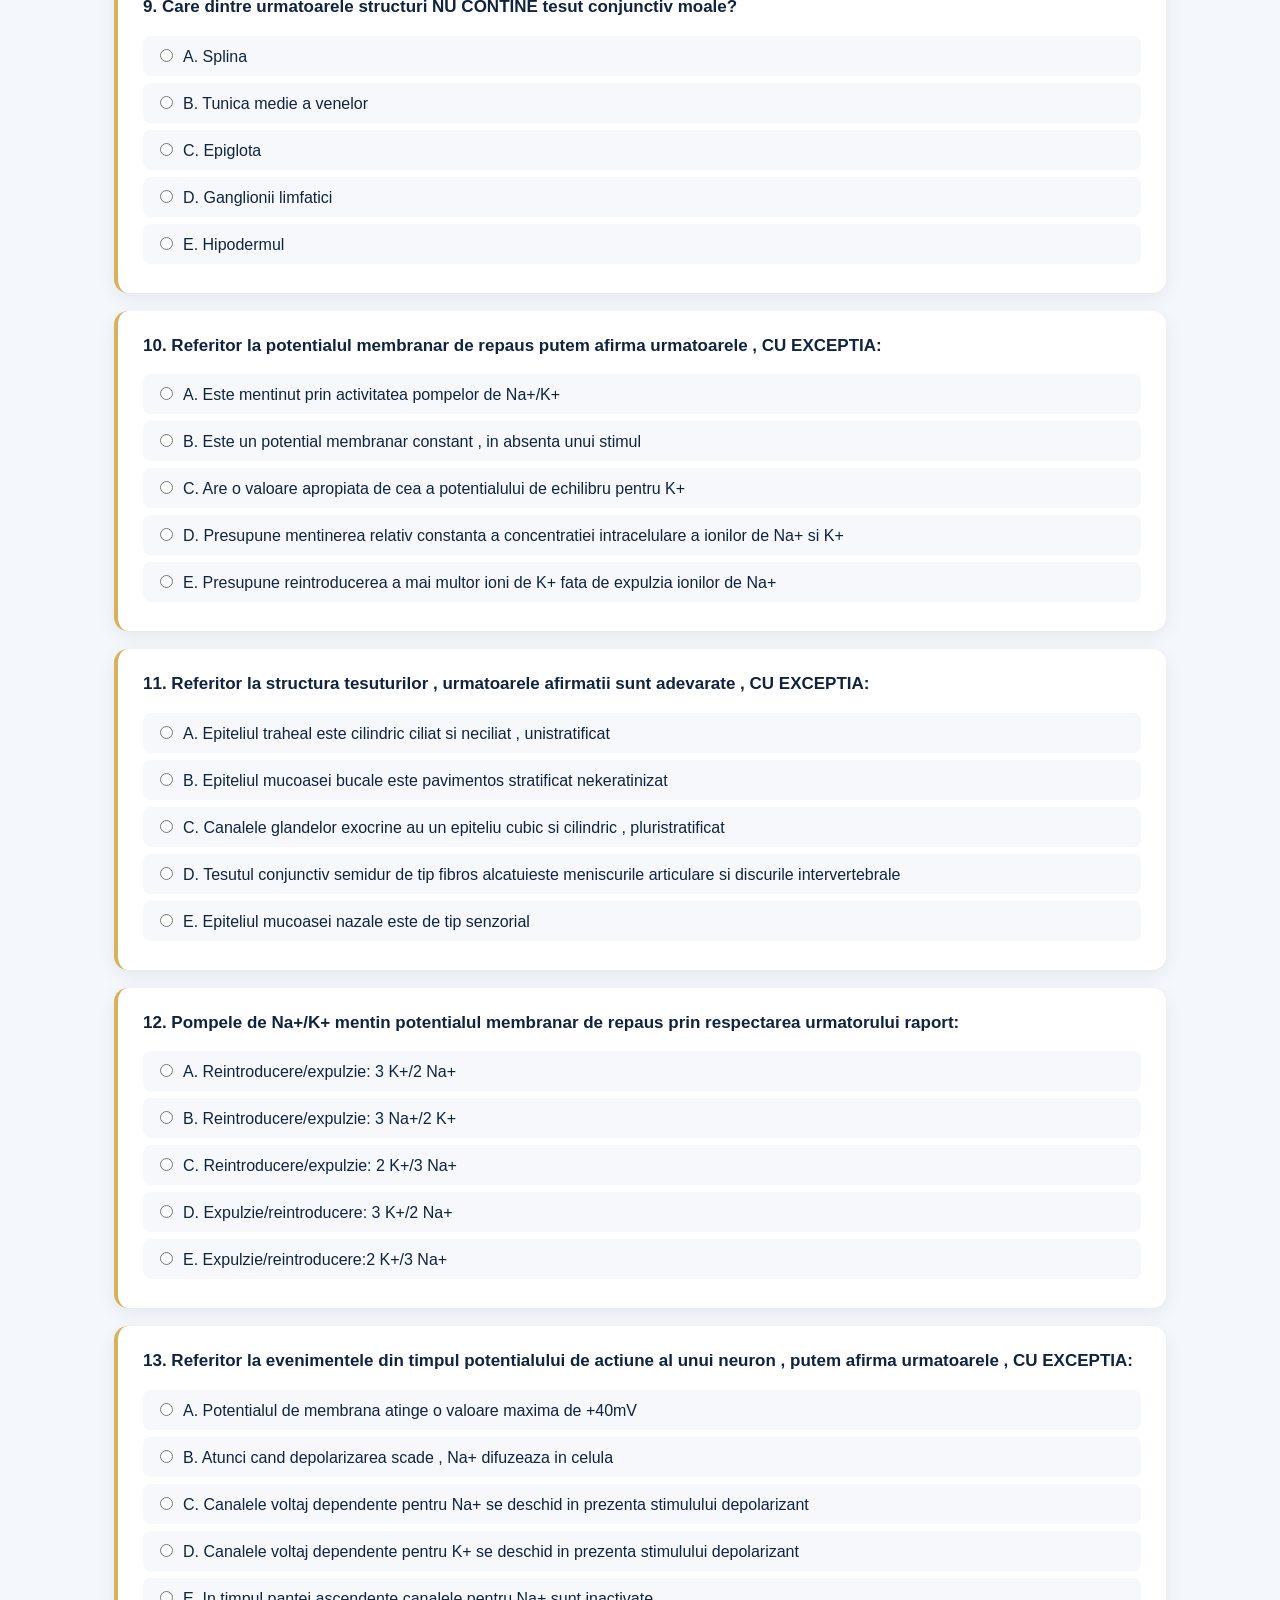
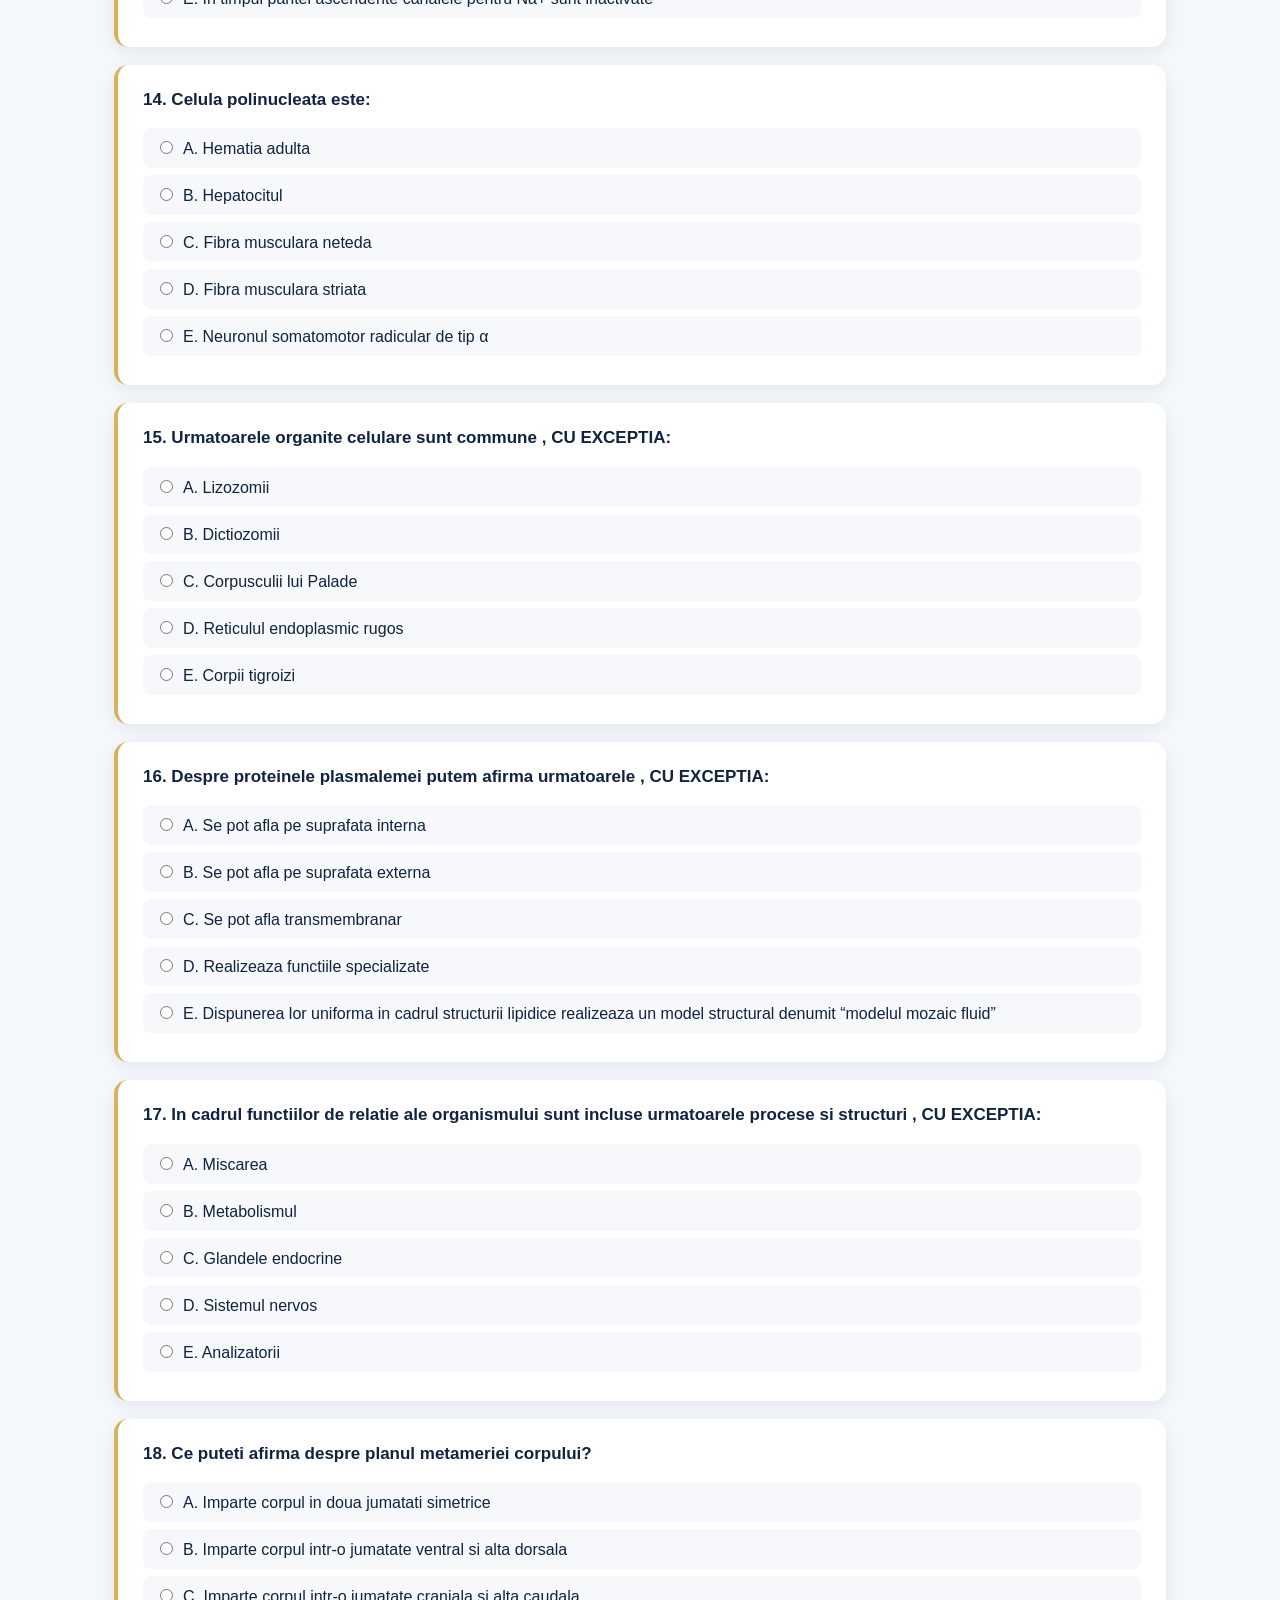
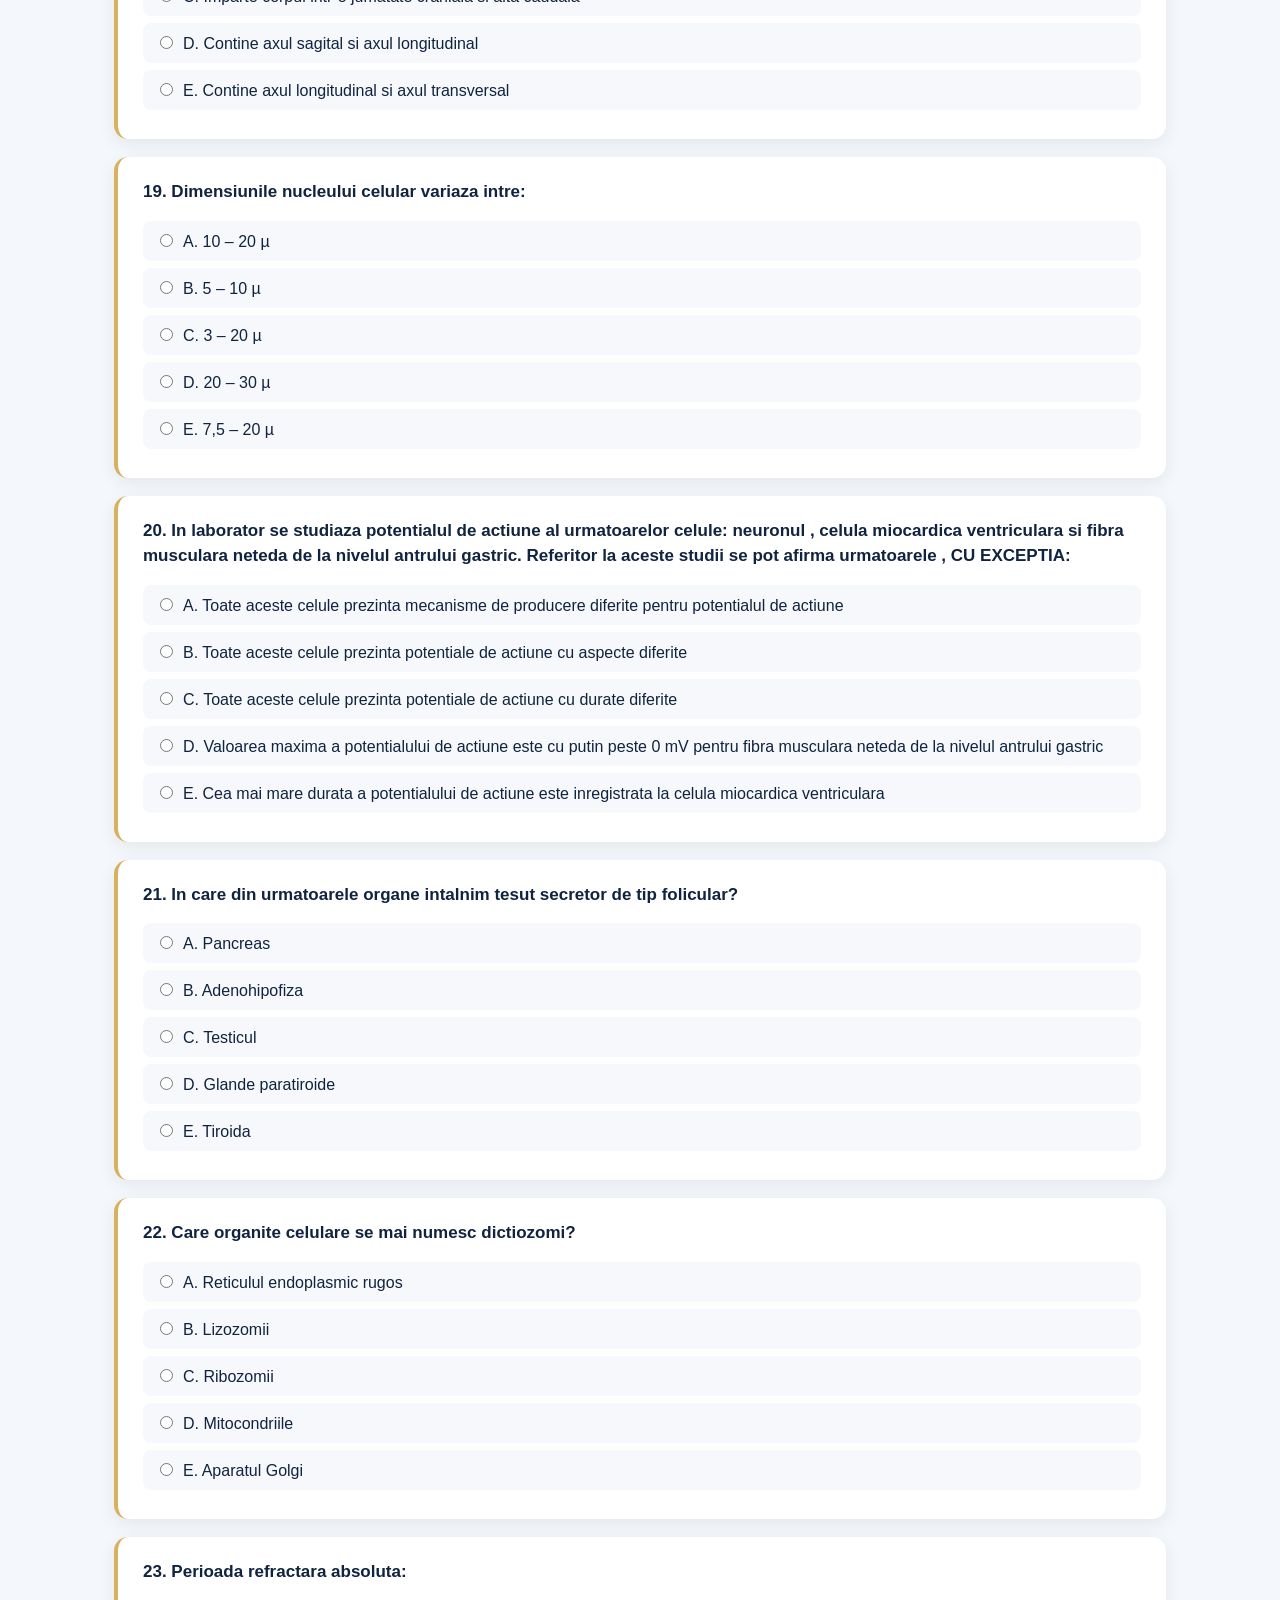
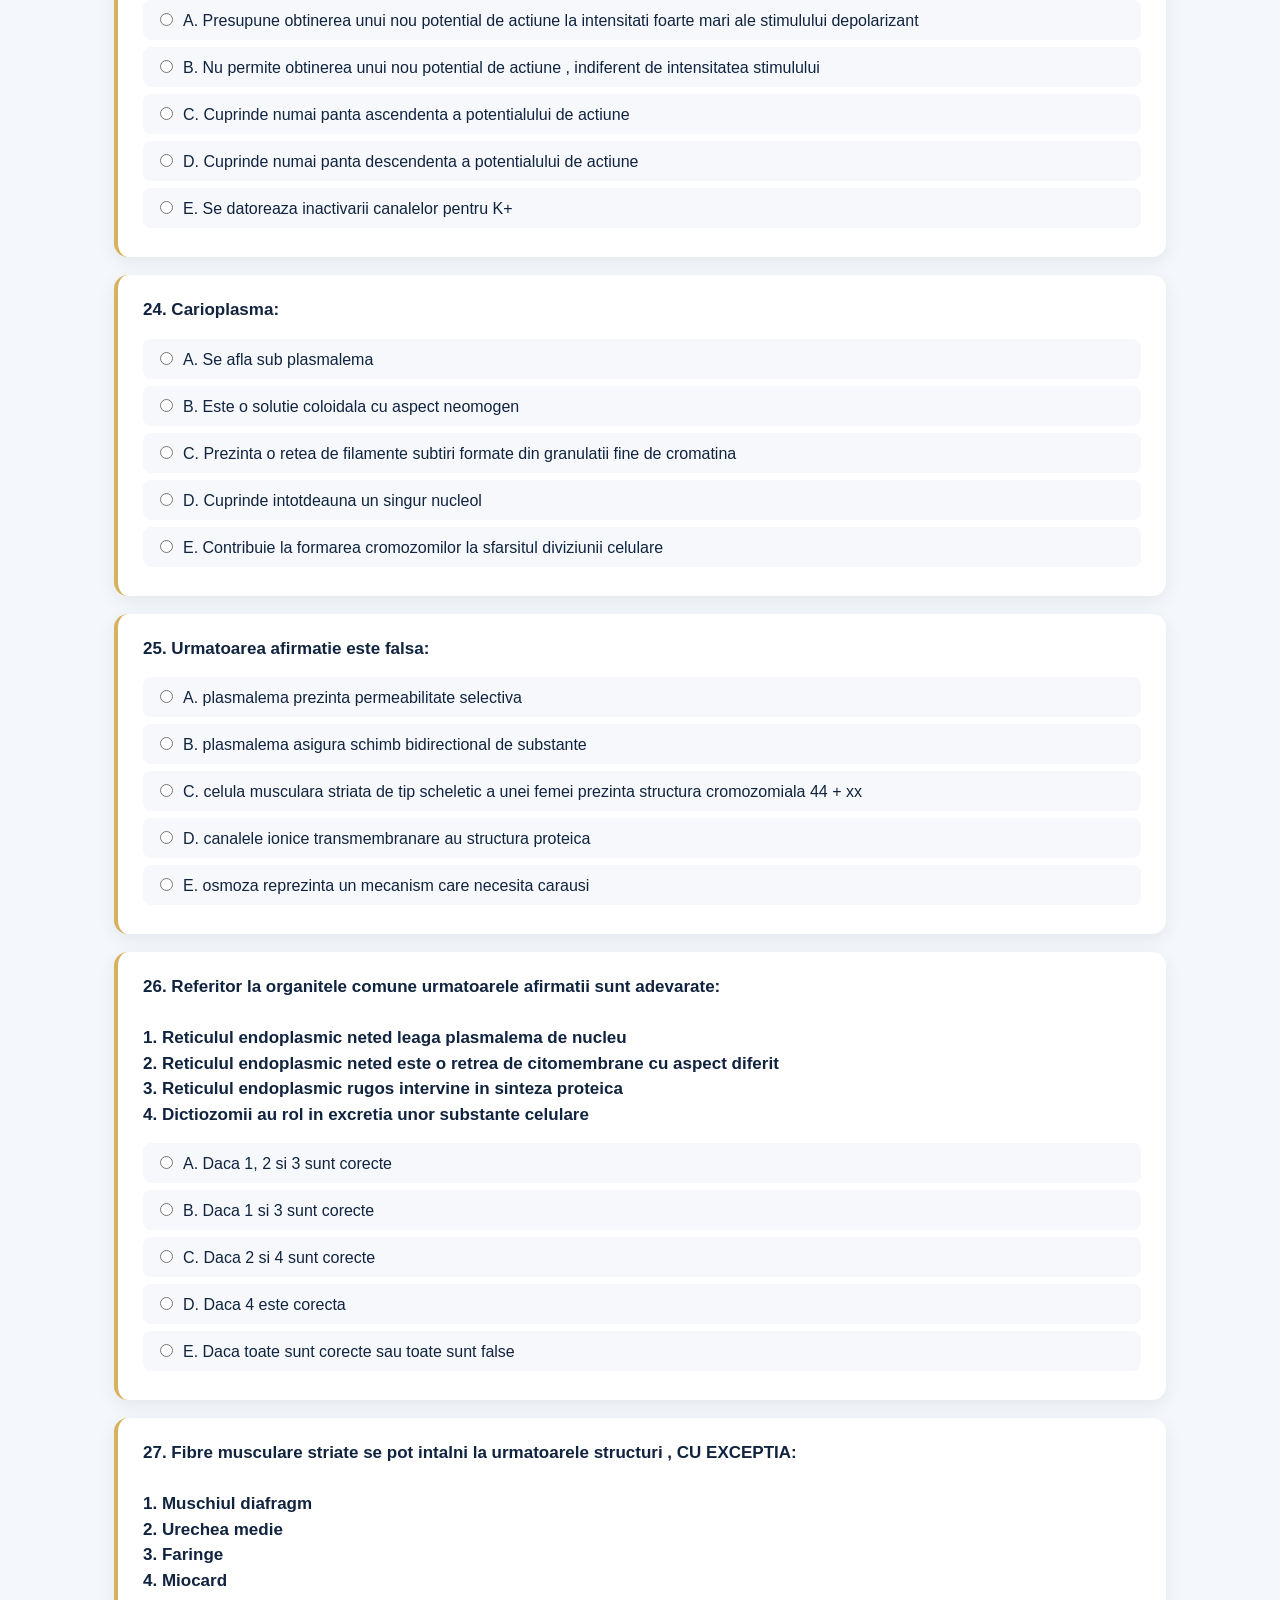
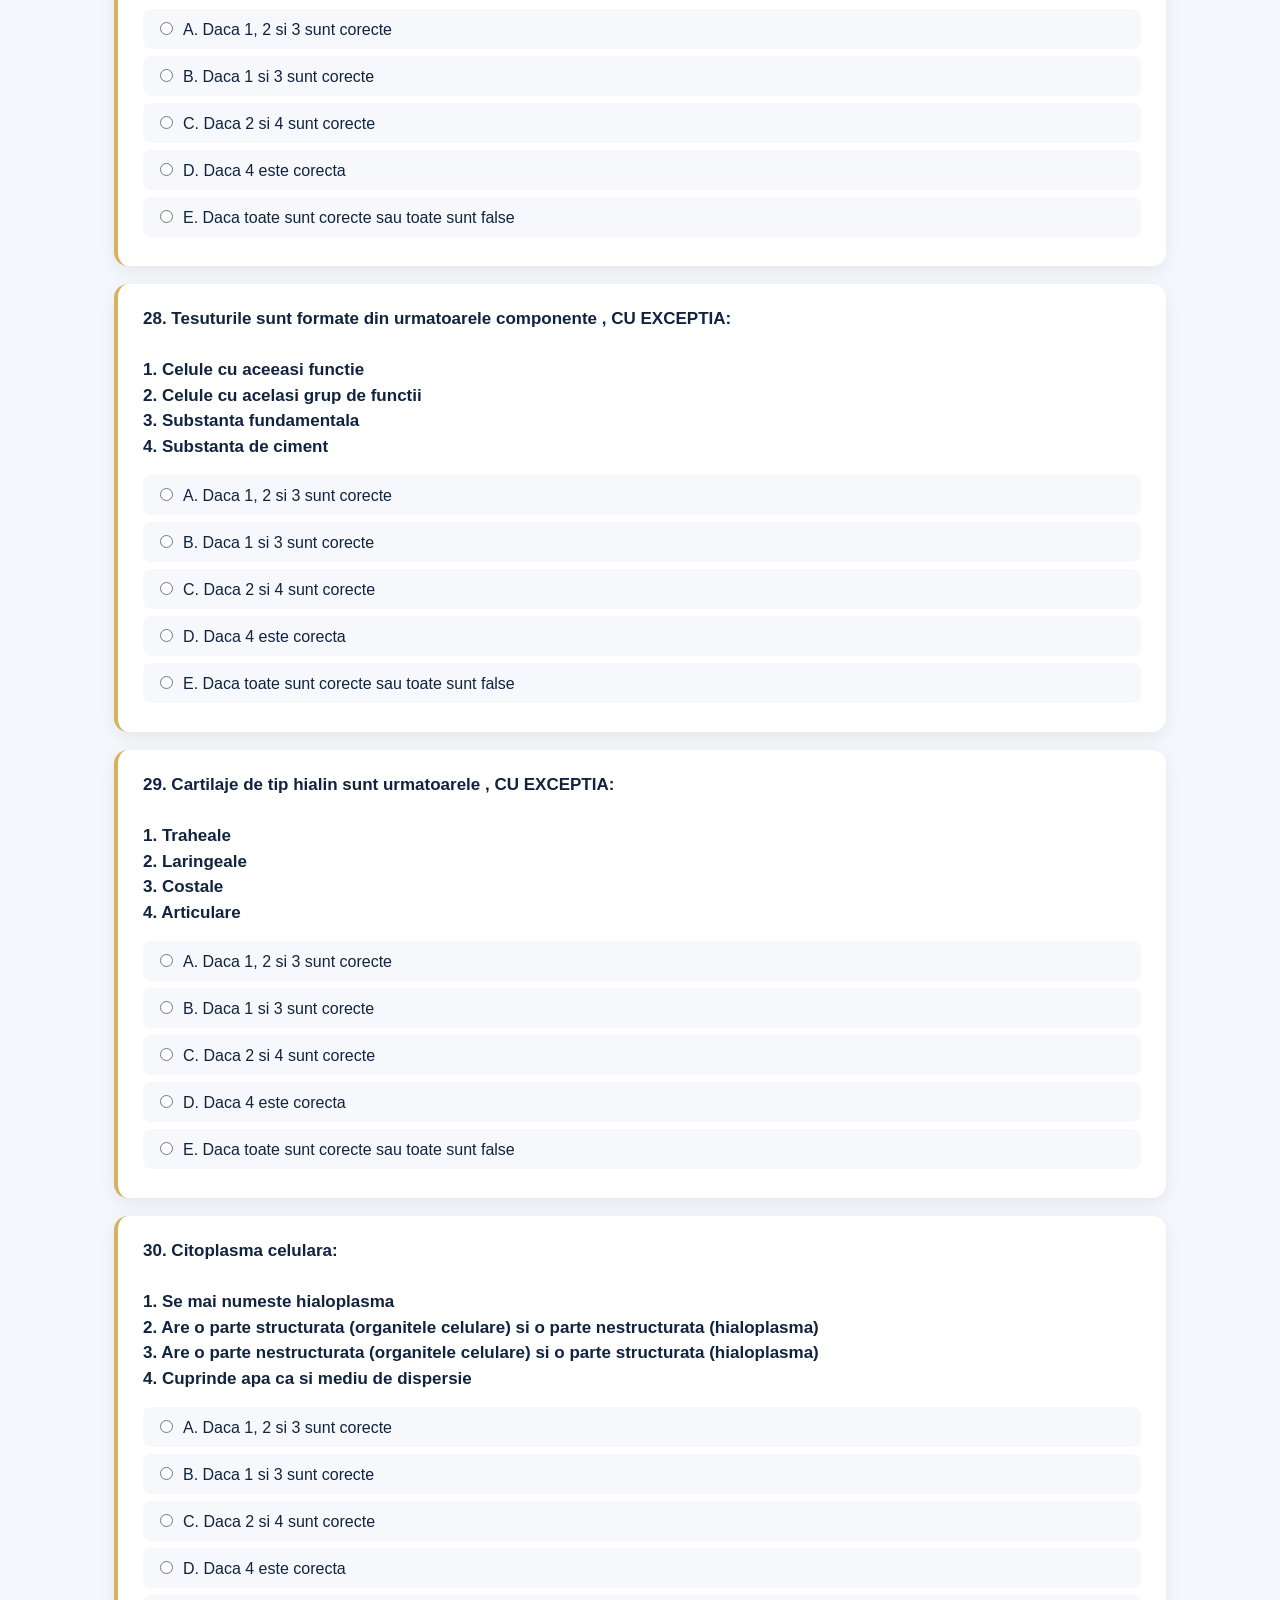
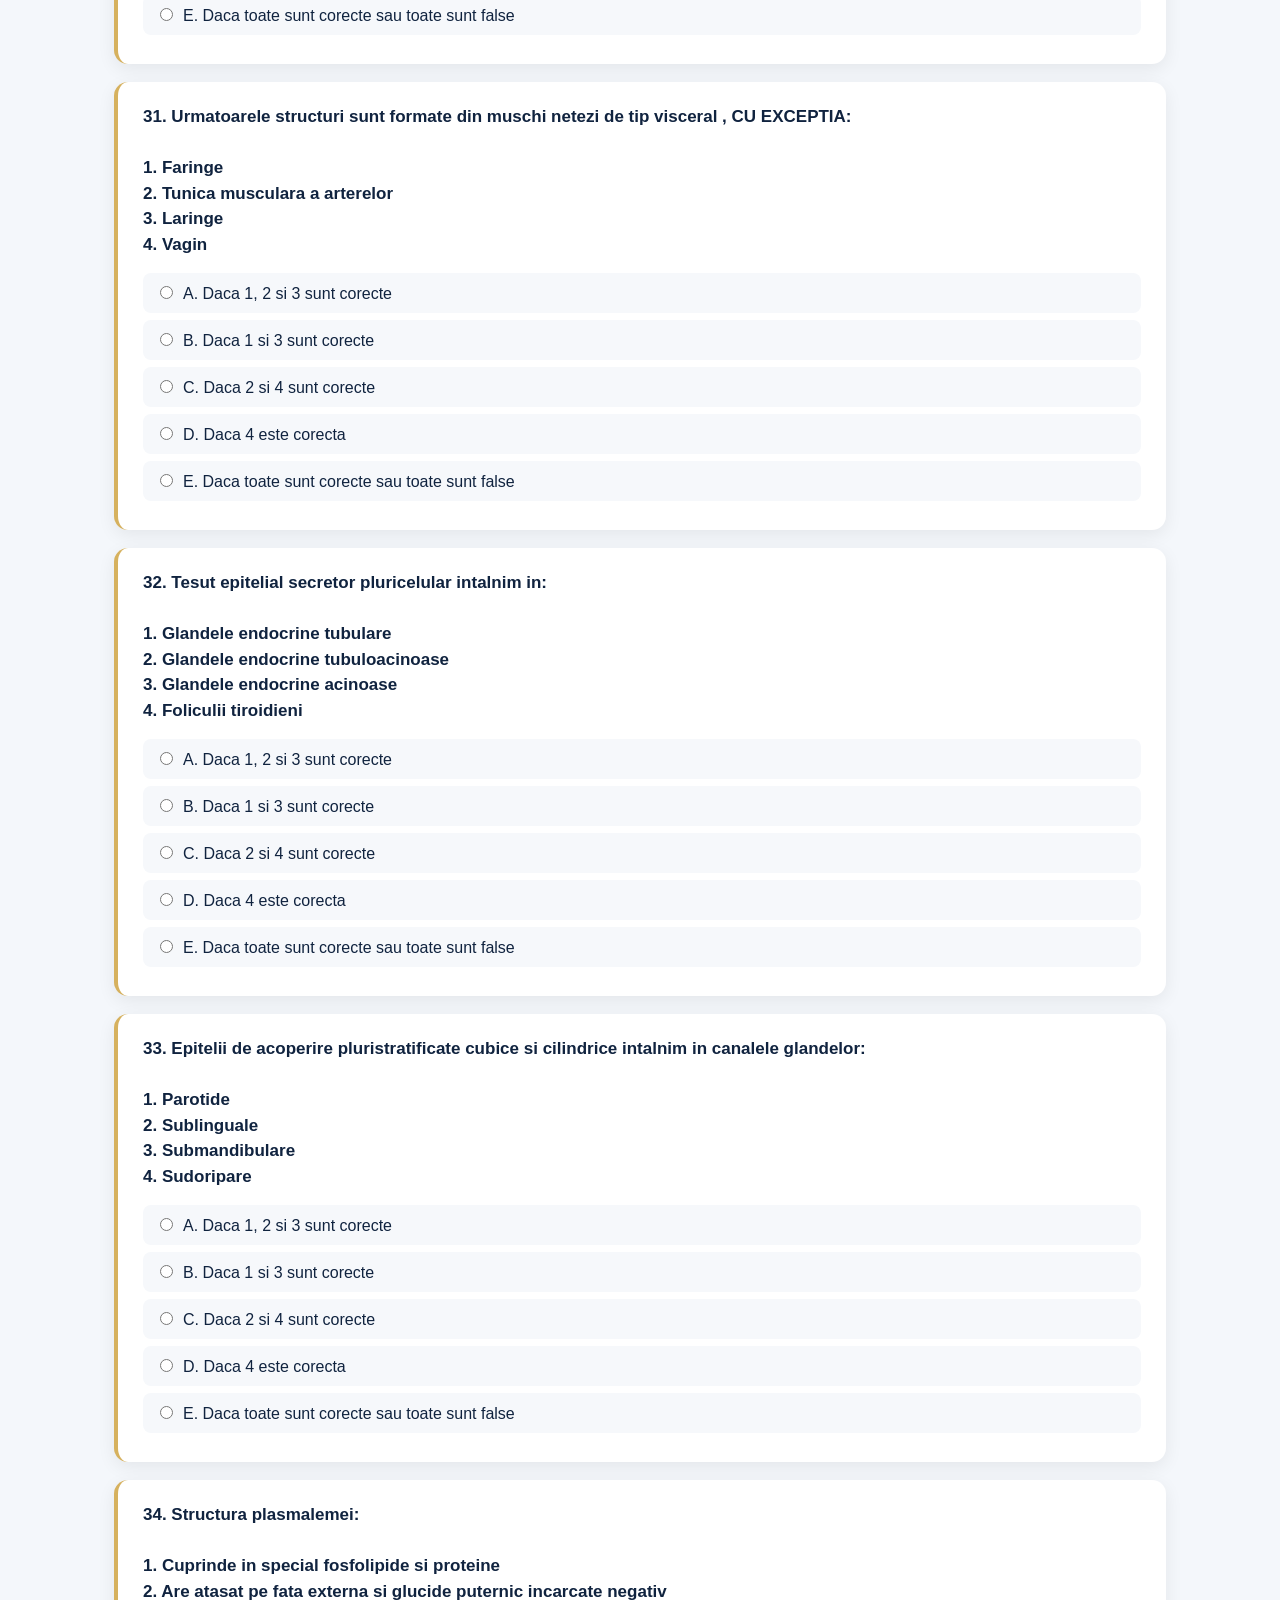
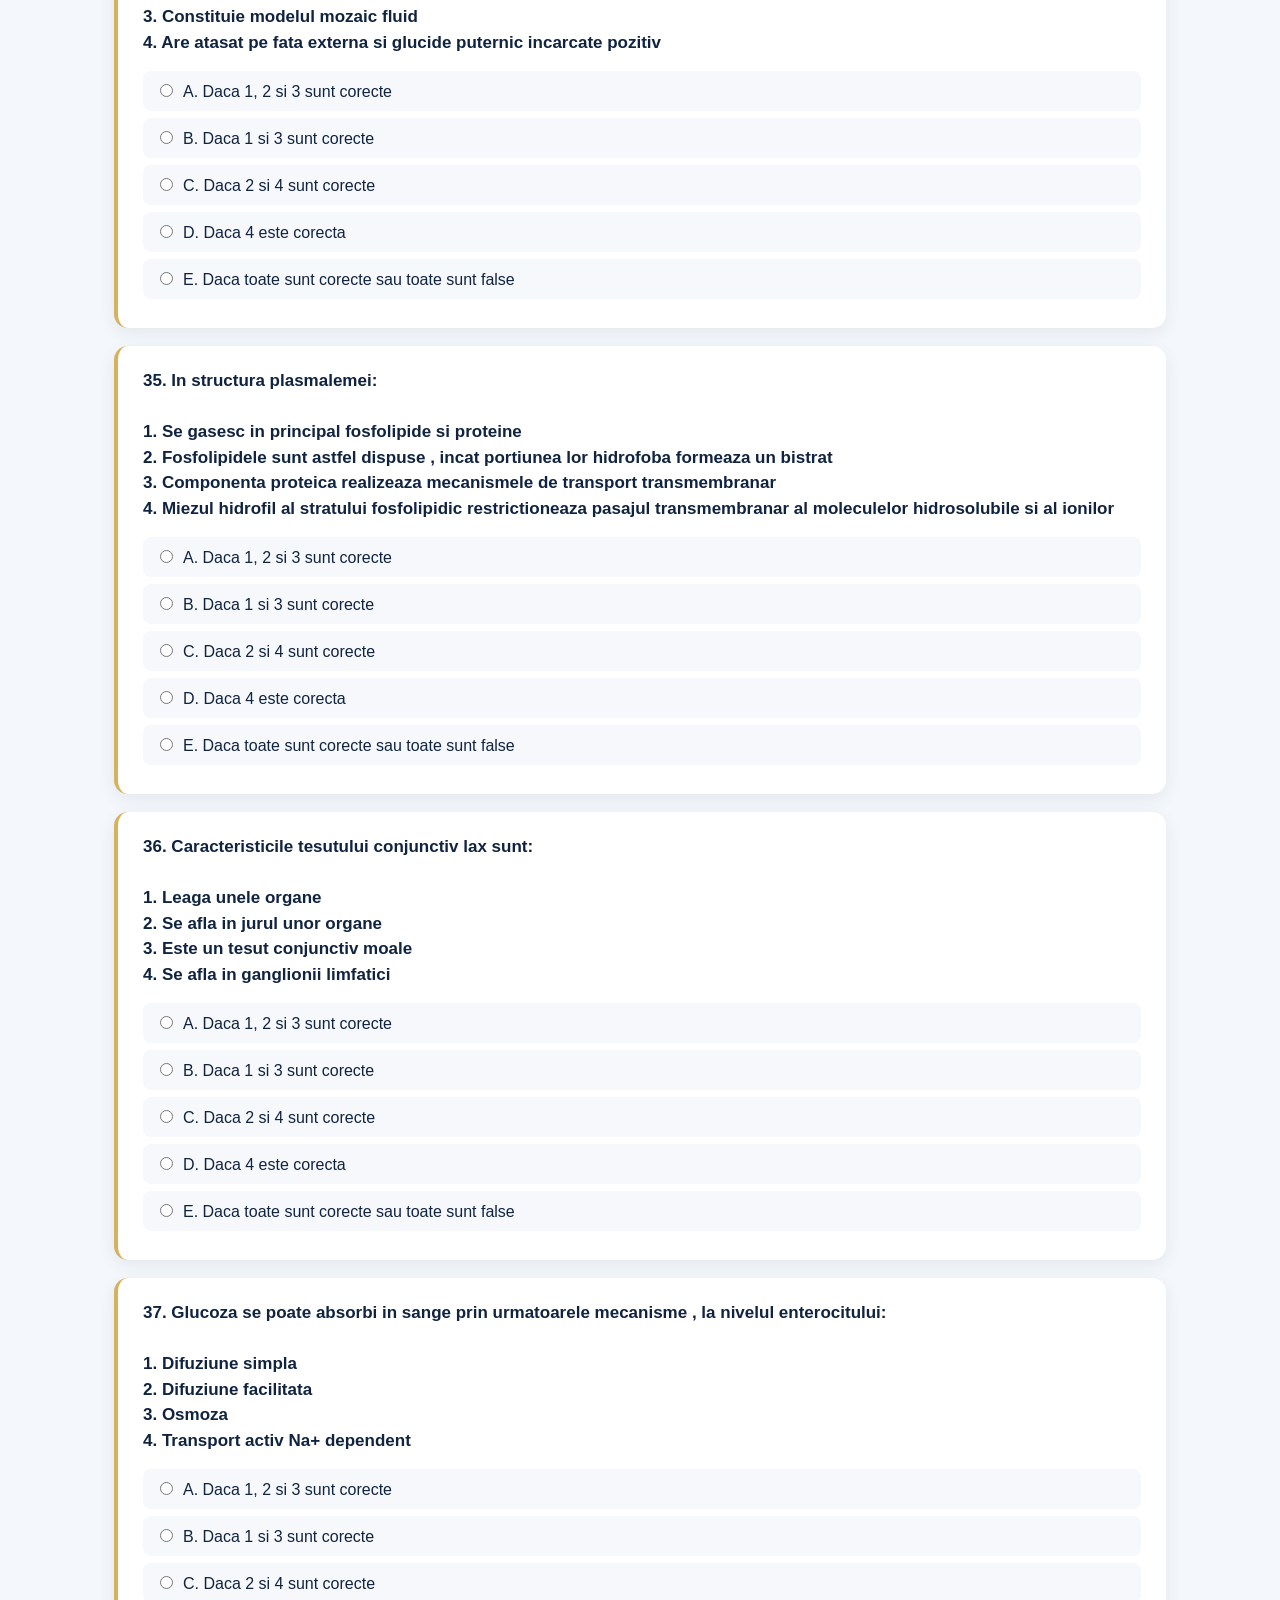
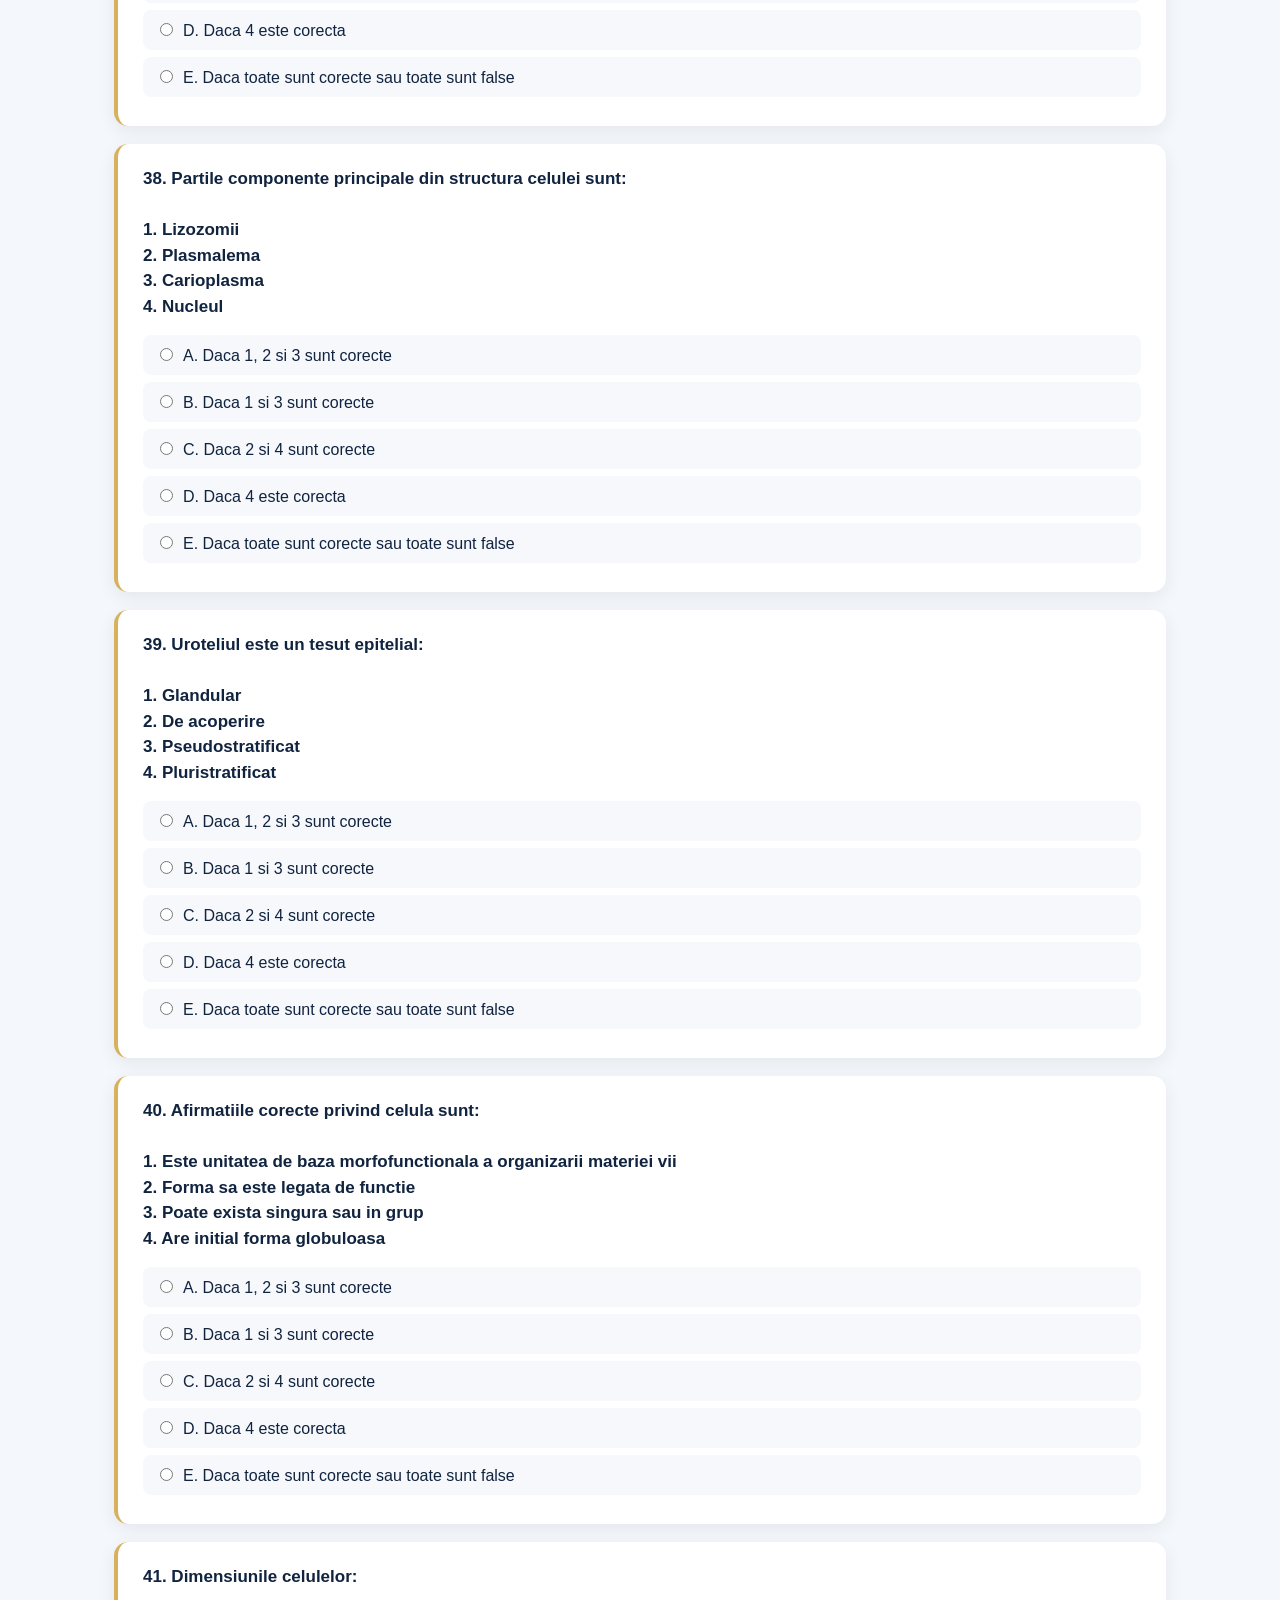
==== commit f883ad5a: "Adaugare Test 9 Biologie - Aparatul locomotor" ====
--- a/src/pages/biology-test.html
+++ b/src/pages/biology-test.html
@@ -199,20 +199,44 @@
 from "../data/biology/topografie-celula-genetica-tesuturi-test2.js";
 import { TEST_3_QUESTIONS }
 from "../data/biology/sistemul-nervos-test1.js";
+import { TEST_4_QUESTIONS }
+from "../data/biology/sistemul-nervos-test4.js";
+import { BIOLOGY_TEST_5_QUESTIONS }
+from "../data/biology/analizatori-test5.js";
+import { BIOLOGY_TEST_6_QUESTIONS }
+from "../data/biology/analizatori-test6.js";
+import { BIOLOGY_TEST_7_QUESTIONS }
+from "../data/biology/sistemul-endocrin-test7.js";
+import { BIOLOGY_TEST_8_QUESTIONS }
+from "../data/biology/sistemul-endocrin-test8.js";
+import { BIOLOGY_TEST_9_QUESTIONS }
+from "../data/biology/aparatul-locomotor-test9.js";
 const RESULTS_ENDPOINT = "https://script.google.com/macros/s/AKfycby9v11uD8b-M-kPeOeoAEnvOTu5yajMSmmqOUBAePZMHONgMzGfRAlgV6b3EM9jet5mGg/exec";
 const params = new URLSearchParams(window.location.search);
-const ENABLED_TESTS = ["1", "2", "3"];
+const ENABLED_TESTS = ["1", "2", "3", "4", "5", "6", "7", "8", "9"];
 const testNumber = params.get("test") || "1";
 
 if (!ENABLED_TESTS.includes(testNumber)) {
      window.location.replace("./biology.html");
 }
 const ACTIVE_QUESTIONS =
-    testNumber === "3"
-        ? TEST_3_QUESTIONS
-        : testNumber === "2"
-            ? TEST_2_QUESTIONS
-            : TEST_1_QUESTIONS;
+    testNumber === "9"
+        ? BIOLOGY_TEST_9_QUESTIONS
+        :testNumber === "8"
+  ? BIOLOGY_TEST_8_QUESTIONS
+  :testNumber === "7"
+  ? BIOLOGY_TEST_7_QUESTIONS
+  :testNumber === "6"
+    ? BIOLOGY_TEST_6_QUESTIONS
+    : testNumber === "5"
+    ? BIOLOGY_TEST_5_QUESTIONS
+    : testNumber === "4"
+    ? TEST_4_QUESTIONS
+    : testNumber === "3"
+      ? TEST_3_QUESTIONS
+      : testNumber === "2"
+        ? TEST_2_QUESTIONS
+        : TEST_1_QUESTIONS;
 
   document.getElementById("testTitle").textContent = `Test ${testNumber}`;
 const container = document.getElementById("questions");
@@ -414,7 +438,17 @@
     body: JSON.stringify({
         nume: studentName,
         materie: "Biologie",
-        capitol: "Topografie – Celula – Genetica – Tesuturi",
+
+capitol: testNumber === "9"
+  ? "Aparatul locomotor"
+  : ["7", "8"].includes(testNumber)
+  ? "Sistemul endocrin"
+  : ["5", "6"].includes(testNumber)
+  ? "Analizatori"
+  : ["3", "4"].includes(testNumber)
+  ? "Sistemul nervos"
+  : "Topografie | Celula | Genetică | Țesuturi",
+
         test: testNumber,
         scor: corecte,
         total: total,
